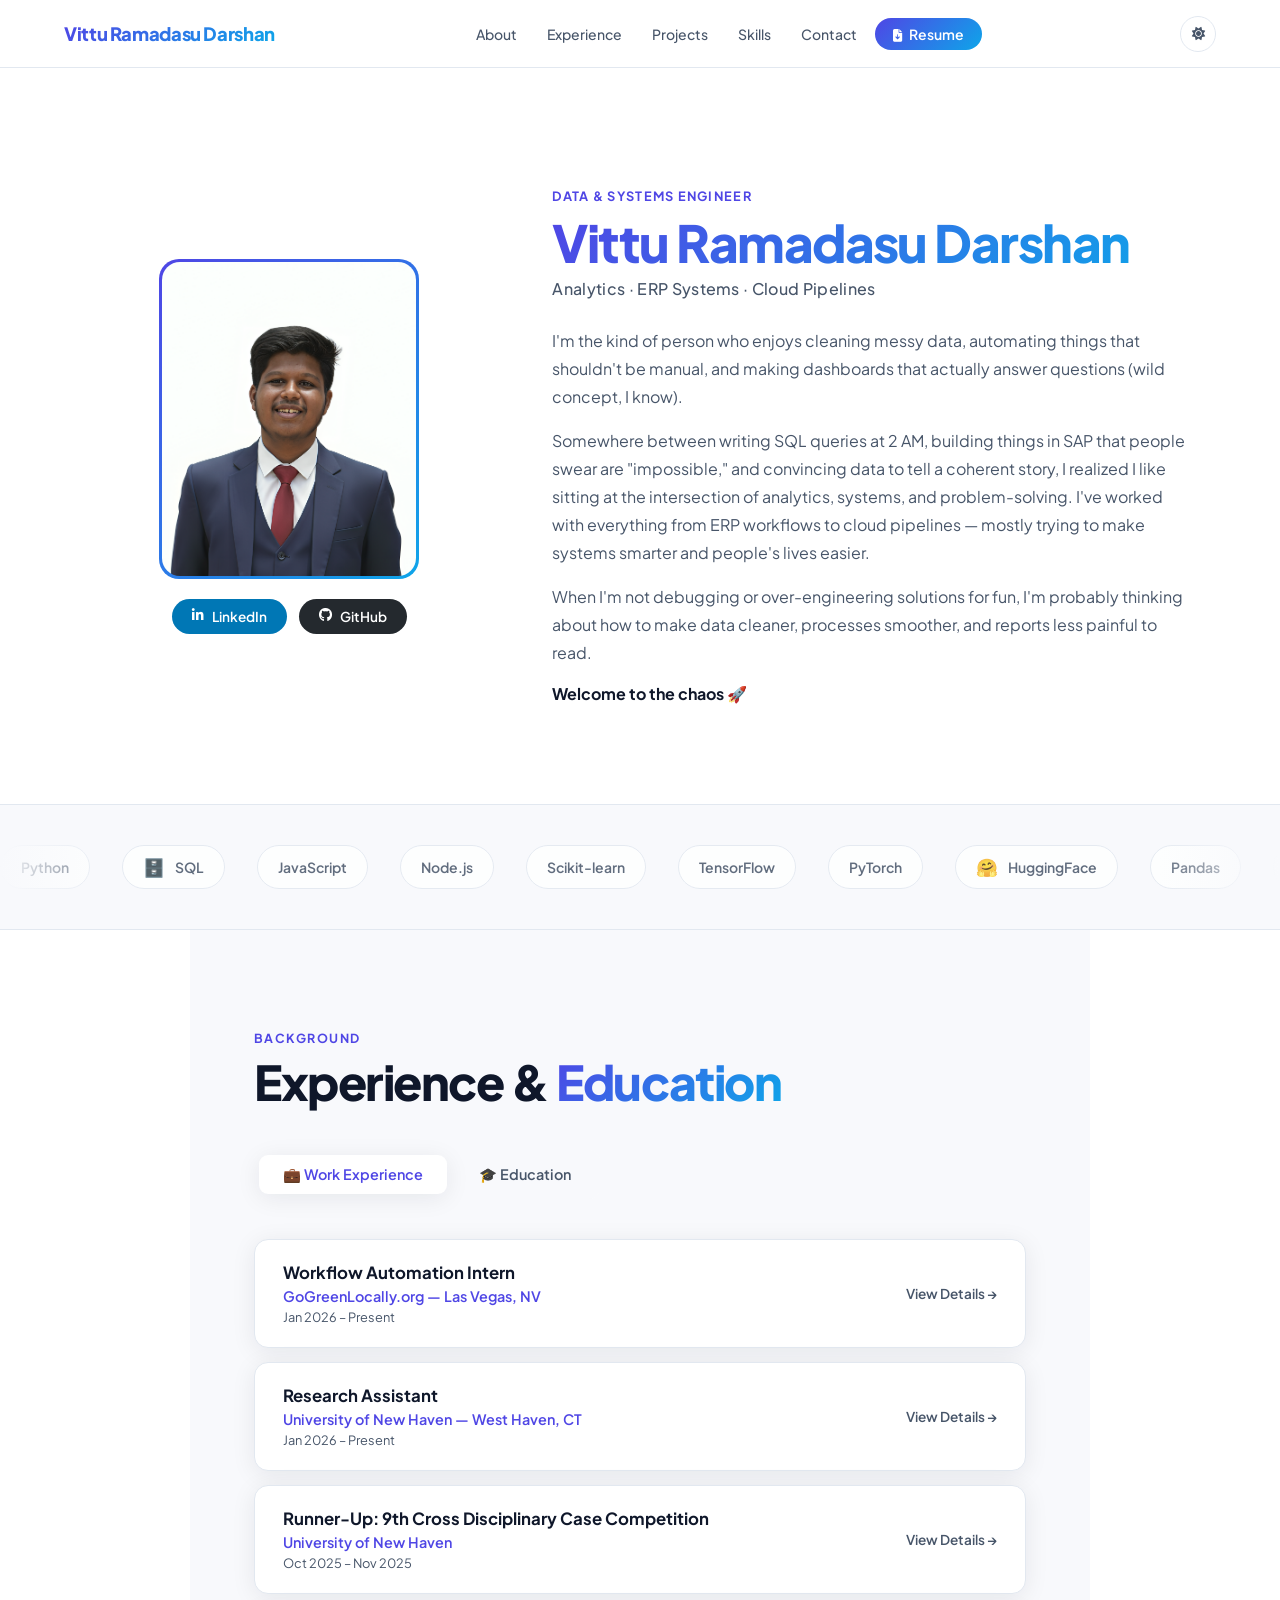
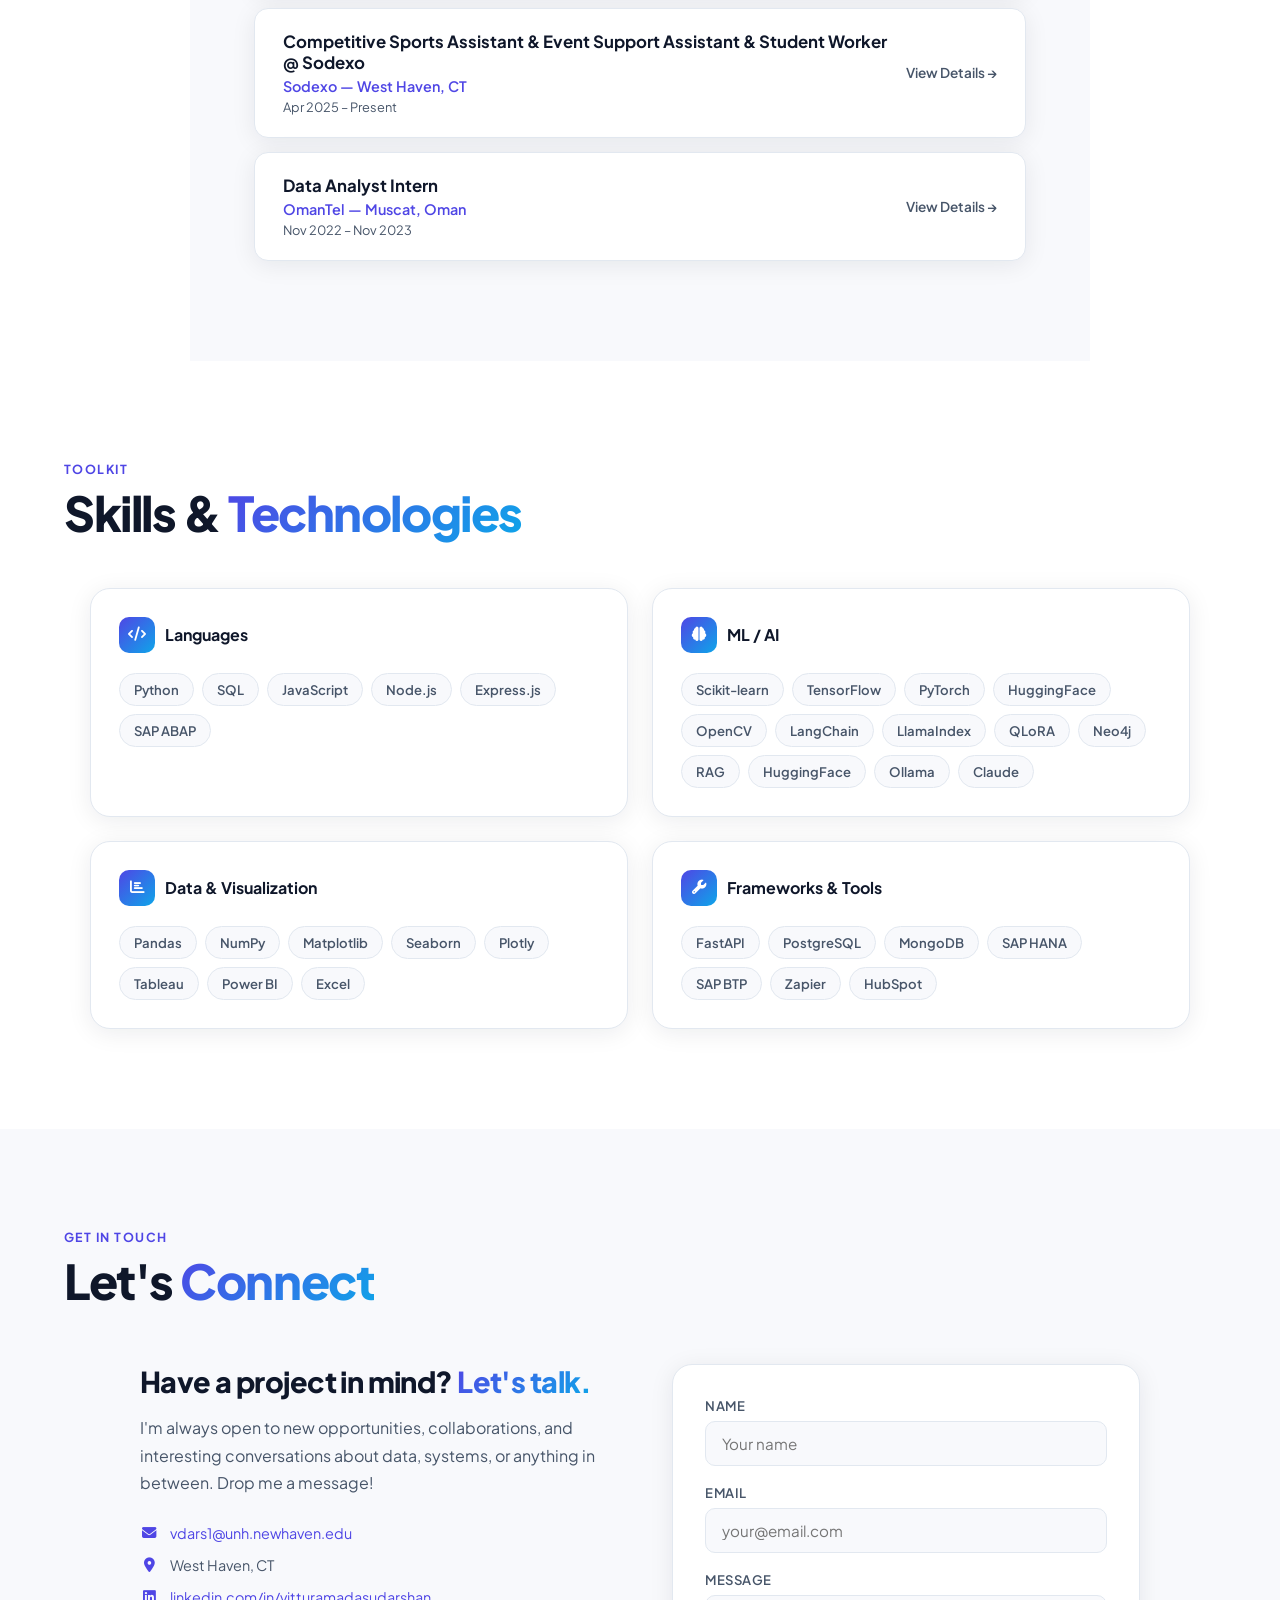
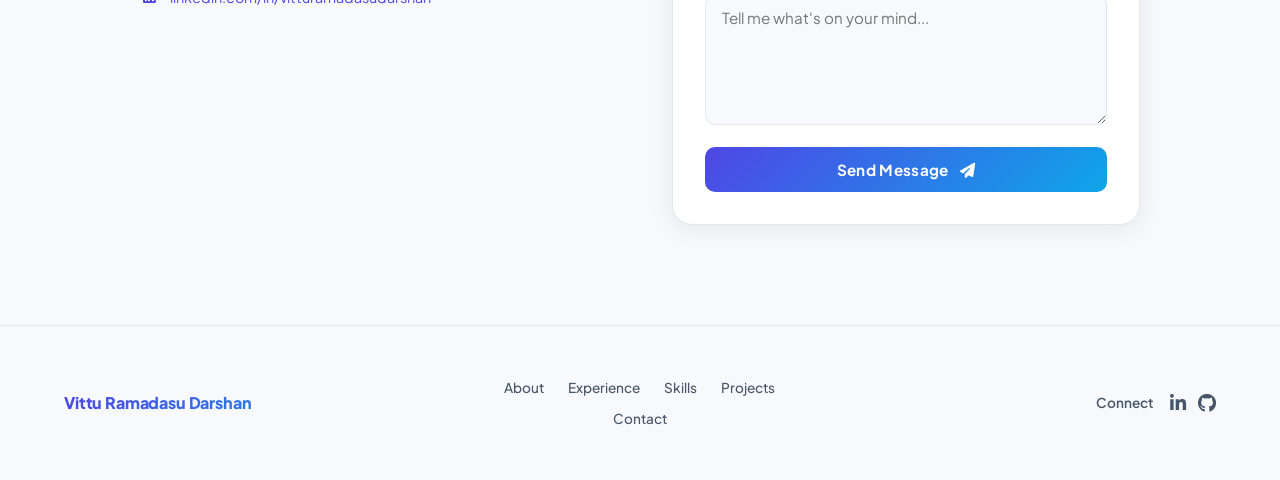
==== index.html @ a858521c "Update index.html" ====
<!DOCTYPE html>
<html lang="en" data-theme="light">

<head>
  <meta charset="UTF-8">
  <meta name="viewport" content="width=device-width, initial-scale=1.0">
  <title>Vittu Ramadasu Darshan — Data & Systems Engineer</title>
  <link rel="preconnect" href="https://fonts.googleapis.com">
  <link rel="preconnect" href="https://fonts.gstatic.com" crossorigin>
  <link href="https://fonts.googleapis.com/css2?family=Plus+Jakarta+Sans:wght@400;500;600;700;800&display=swap"
    rel="stylesheet">
  <link rel="stylesheet" href="https://cdnjs.cloudflare.com/ajax/libs/font-awesome/6.5.0/css/all.min.css">
  <script src="https://cdn.jsdelivr.net/npm/@emailjs/browser@3/dist/email.min.js"></script>
  <style>
    :root {
      --bg: #ffffff;
      --bg-alt: #f8f9fc;
      --card-bg: #ffffff;
      --text-primary: #0f172a;
      --text-secondary: #475569;
      --accent: #4f46e5;
      --accent-2: #0ea5e9;
      --border: #e2e8f0;
      --shadow: 0 4px 24px rgba(15, 23, 42, 0.08);
      --shadow-lg: 0 8px 40px rgba(15, 23, 42, 0.12);
      --transition: 0.35s cubic-bezier(.4, 0, .2, 1);
    }

    [data-theme="dark"] {
      --bg: #0a0f1e;
      --bg-alt: #0d1424;
      --card-bg: #111827;
      --text-primary: #f1f5f9;
      --text-secondary: #94a3b8;
      --border: #1e293b;
      --shadow: 0 4px 24px rgba(0, 0, 0, 0.4);
      --shadow-lg: 0 8px 40px rgba(0, 0, 0, 0.5);
    }

    *,
    *::before,
    *::after {
      box-sizing: border-box;
      margin: 0;
      padding: 0;
    }

    html {
      scroll-behavior: smooth;
    }

    body {
      font-family: 'Plus Jakarta Sans', sans-serif;
      background: var(--bg);
      color: var(--text-primary);
      transition: background var(--transition), color var(--transition);
      overflow-x: hidden;
    }

    /* ── HEADER ── */
    header {
      position: fixed;
      top: 0;
      left: 0;
      right: 0;
      z-index: 1000;
      display: flex;
      align-items: center;
      justify-content: space-between;
      padding: 0 5%;
      height: 68px;
      background: rgba(255, 255, 255, 0.85);
      backdrop-filter: blur(16px);
      border-bottom: 1px solid var(--border);
      transition: background var(--transition), border-color var(--transition);
    }

    [data-theme="dark"] header {
      background: rgba(10, 15, 30, 0.88);
    }

    .logo {
      font-weight: 800;
      font-size: 1.15rem;
      letter-spacing: -0.02em;
      background: linear-gradient(135deg, var(--accent), var(--accent-2));
      -webkit-background-clip: text;
      -webkit-text-fill-color: transparent;
      text-decoration: none;
      white-space: nowrap;
    }

    nav {
      display: flex;
      align-items: center;
      gap: 6px;
    }

    nav a {
      color: var(--text-secondary);
      text-decoration: none;
      font-size: 0.875rem;
      font-weight: 500;
      padding: 6px 12px;
      border-radius: 6px;
      transition: color 0.2s, background 0.2s;
    }

    nav a:hover {
      color: var(--accent);
      background: rgba(79, 70, 229, 0.07);
    }

    .nav-resume {
      background: linear-gradient(135deg, var(--accent), var(--accent-2));
      color: #fff !important;
      padding: 7px 18px !important;
      border-radius: 999px !important;
      font-weight: 600 !important;
    }

    .nav-resume:hover {
      opacity: 0.88;
      background: linear-gradient(135deg, var(--accent), var(--accent-2)) !important;
    }

    .theme-toggle {
      background: none;
      border: 1.5px solid var(--border);
      border-radius: 50%;
      width: 36px;
      height: 36px;
      cursor: pointer;
      display: flex;
      align-items: center;
      justify-content: center;
      color: var(--text-secondary);
      margin-left: 8px;
      transition: border-color 0.2s, color 0.2s, background 0.2s;
    }

    .theme-toggle:hover {
      border-color: var(--accent);
      color: var(--accent);
    }

    .hamburger {
      display: none;
      background: none;
      border: none;
      cursor: pointer;
      color: var(--text-primary);
      font-size: 1.4rem;
      padding: 4px;
    }

    .mobile-nav {
      display: none;
      position: fixed;
      top: 68px;
      left: 0;
      right: 0;
      background: var(--card-bg);
      border-bottom: 1px solid var(--border);
      padding: 16px 5%;
      flex-direction: column;
      gap: 4px;
      z-index: 999;
      box-shadow: var(--shadow);
    }

    .mobile-nav.open {
      display: flex;
    }

    .mobile-nav a {
      color: var(--text-secondary);
      text-decoration: none;
      font-size: 0.95rem;
      font-weight: 500;
      padding: 10px 14px;
      border-radius: 8px;
      transition: color 0.2s, background 0.2s;
    }

    .mobile-nav a:hover {
      color: var(--accent);
      background: rgba(79, 70, 229, 0.07);
    }

    /* ── MAIN CONTENT ── */
    main {
      padding-top: 68px;
    }

    section {
      padding: 100px 5%;
    }

    section:nth-child(even) {
      background: var(--bg-alt);
    }

    .section-label {
      font-size: 0.78rem;
      font-weight: 700;
      letter-spacing: 0.12em;
      text-transform: uppercase;
      color: var(--accent);
      margin-bottom: 8px;
    }

    .section-title {
      font-size: clamp(2rem, 4vw, 3rem);
      font-weight: 800;
      letter-spacing: -0.03em;
      line-height: 1.15;
    }

    .section-title span {
      background: linear-gradient(135deg, var(--accent), var(--accent-2));
      -webkit-background-clip: text;
      -webkit-text-fill-color: transparent;
    }

    /* ── ABOUT ── */
    #about {
      padding-top: 120px;
    }

    .about-grid {
      display: grid;
      grid-template-columns: 1fr 1.6fr;
      gap: 64px;
      align-items: center;
      max-width: 1100px;
      margin: 0 auto;
    }

    .photo-col {
      display: flex;
      flex-direction: column;
      align-items: center;
      gap: 20px;
    }

    .photo-frame {
      width: 260px;
      height: 320px;
      border-radius: 20px;
      background: linear-gradient(135deg, var(--accent), var(--accent-2));
      padding: 3px;
      position: relative;
      animation: borderPulse 3s ease-in-out infinite;
    }

    @keyframes borderPulse {

      0%,
      100% {
        box-shadow: 0 0 0 0 rgba(79, 70, 229, 0.3);
      }

      50% {
        box-shadow: 0 0 20px 6px rgba(79, 70, 229, 0.2);
      }
    }

    .photo-frame img,
    .photo-placeholder {
      width: 100%;
      height: 100%;
      border-radius: 18px;
      object-fit: cover;
      display: block;
      background: var(--bg-alt);
    }

    .photo-placeholder {
      display: flex;
      align-items: center;
      justify-content: center;
      font-size: 4rem;
      background: var(--bg-alt);
    }

    .social-btns {
      display: flex;
      gap: 12px;
    }

    .social-btn {
      display: flex;
      align-items: center;
      gap: 8px;
      padding: 9px 20px;
      border-radius: 999px;
      text-decoration: none;
      font-size: 0.85rem;
      font-weight: 600;
      transition: transform 0.2s, box-shadow 0.2s;
    }

    .social-btn:hover {
      transform: translateY(-2px);
      box-shadow: 0 6px 20px rgba(0, 0, 0, 0.15);
    }

    .btn-linkedin {
      background: #0077b5;
      color: #fff;
    }

    .btn-github {
      background: #24292e;
      color: #fff;
    }

    [data-theme="dark"] .btn-github {
      background: #30363d;
    }

    .eyebrow {
      font-size: 0.8rem;
      font-weight: 700;
      letter-spacing: 0.1em;
      text-transform: uppercase;
      color: var(--accent);
      margin-bottom: 10px;
    }

    .about-name {
      font-size: clamp(2.2rem, 4vw, 3.2rem);
      font-weight: 800;
      letter-spacing: -0.03em;
      line-height: 1.1;
      margin-bottom: 8px;
      background: linear-gradient(135deg, var(--accent), var(--accent-2));
      -webkit-background-clip: text;
      -webkit-text-fill-color: transparent;
    }

    .about-sub {
      font-size: 1rem;
      color: var(--text-secondary);
      font-weight: 500;
      margin-bottom: 28px;
      letter-spacing: 0.02em;
    }

    .about-bio {
      display: flex;
      flex-direction: column;
      gap: 16px;
    }

    .about-bio p {
      font-size: 1rem;
      line-height: 1.75;
      color: var(--text-secondary);
    }

    /* ── SKILLS TAPE ── */
    .tape-section {
      padding: 40px 0;
      overflow: hidden;
      position: relative;
      background: var(--bg-alt);
      border-top: 1px solid var(--border);
      border-bottom: 1px solid var(--border);
    }

    .tape-section::before,
    .tape-section::after {
      content: '';
      position: absolute;
      top: 0;
      bottom: 0;
      width: 120px;
      z-index: 2;
      pointer-events: none;
    }

    .tape-section::before {
      left: 0;
      background: linear-gradient(to right, var(--bg-alt), transparent);
    }

    .tape-section::after {
      right: 0;
      background: linear-gradient(to left, var(--bg-alt), transparent);
    }

    .tape-track {
      display: flex;
      gap: 32px;
      animation: scroll-tape 35s linear infinite;
      width: max-content;
    }

    @keyframes scroll-tape {
      from {
        transform: translateX(0);
      }

      to {
        transform: translateX(-50%);
      }
    }

    .tape-item {
      display: flex;
      align-items: center;
      gap: 10px;
      padding: 10px 20px;
      border-radius: 999px;
      background: var(--card-bg);
      border: 1px solid var(--border);
      color: var(--text-secondary);
      font-size: 0.875rem;
      font-weight: 600;
      white-space: nowrap;
      opacity: 0.85;
      transition: opacity 0.2s;
    }

    .tape-item:hover {
      opacity: 1;
    }

    .tape-item img {
      width: 20px;
      height: 20px;
      object-fit: contain;
    }

    .tape-item .emoji {
      font-size: 1.1rem;
    }

    /* ── EXPERIENCE ── */
    #experience {
      max-width: 900px;
      margin: 0 auto;
    }

    .tab-switcher {
      display: flex;
      gap: 8px;
      margin-bottom: 40px;
      background: var(--bg-alt);
      padding: 5px;
      border-radius: 12px;
      width: fit-content;
    }

    .tab-btn {
      padding: 10px 24px;
      border: none;
      border-radius: 9px;
      cursor: pointer;
      font-family: 'Plus Jakarta Sans', sans-serif;
      font-size: 0.9rem;
      font-weight: 600;
      background: transparent;
      color: var(--text-secondary);
      transition: all 0.25s;
    }

    .tab-btn.active {
      background: var(--card-bg);
      color: var(--accent);
      box-shadow: var(--shadow);
    }

    .tab-panel {
      display: none;
      flex-direction: column;
      gap: 14px;
    }

    .tab-panel.active {
      display: flex;
    }

    .exp-card {
      background: var(--card-bg);
      border: 1px solid var(--border);
      border-radius: 14px;
      padding: 22px 28px;
      display: flex;
      justify-content: space-between;
      align-items: center;
      cursor: pointer;
      transition: border-color 0.2s, box-shadow 0.2s, transform 0.2s;
      box-shadow: var(--shadow);
    }

    .exp-card:hover {
      border-color: var(--accent);
      box-shadow: var(--shadow-lg);
      transform: translateY(-2px);
    }

    .exp-card-left {
      flex: 1;
    }

    .exp-role {
      font-size: 1.05rem;
      font-weight: 700;
      margin-bottom: 4px;
    }

    .exp-org {
      font-size: 0.9rem;
      color: var(--accent);
      font-weight: 600;
    }

    .exp-date {
      font-size: 0.8rem;
      color: var(--text-secondary);
      margin-top: 4px;
    }

    .exp-arrow {
      color: var(--text-secondary);
      font-size: 0.85rem;
      font-weight: 600;
      white-space: nowrap;
      margin-left: 16px;
    }

    /* ── MODAL ── */
    .modal-overlay {
      display: none;
      position: fixed;
      inset: 0;
      z-index: 2000;
      background: rgba(0, 0, 0, 0.5);
      backdrop-filter: blur(4px);
      align-items: center;
      justify-content: center;
      padding: 20px;
    }

    .modal-overlay.open {
      display: flex;
    }

    .modal {
      background: var(--card-bg);
      border-radius: 20px;
      padding: 36px;
      max-width: 560px;
      width: 100%;
      box-shadow: var(--shadow-lg);
      border: 1px solid var(--border);
      position: relative;
      animation: modalIn 0.3s cubic-bezier(.4, 0, .2, 1);
    }

    @keyframes modalIn {
      from {
        opacity: 0;
        transform: scale(0.93) translateY(16px);
      }

      to {
        opacity: 1;
        transform: scale(1) translateY(0);
      }
    }

    .modal-close {
      position: absolute;
      top: 16px;
      right: 16px;
      background: var(--bg-alt);
      border: none;
      border-radius: 50%;
      width: 32px;
      height: 32px;
      cursor: pointer;
      display: flex;
      align-items: center;
      justify-content: center;
      color: var(--text-secondary);
      font-size: 1rem;
      transition: background 0.2s, color 0.2s;
    }

    .modal-close:hover {
      background: var(--border);
      color: var(--text-primary);
    }

    .modal-logo {
      font-size: 3rem;
      margin-bottom: 16px;
    }

    .modal-role {
      font-size: 1.3rem;
      font-weight: 800;
      margin-bottom: 4px;
    }

    .modal-org {
      color: var(--accent);
      font-weight: 600;
      margin-bottom: 4px;
    }

    .modal-date {
      color: var(--text-secondary);
      font-size: 0.85rem;
      margin-bottom: 20px;
    }

    .modal-bullets {
      list-style: none;
      display: flex;
      flex-direction: column;
      gap: 10px;
    }

    .modal-bullets li {
      display: flex;
      gap: 10px;
      color: var(--text-secondary);
      font-size: 0.95rem;
      line-height: 1.6;
    }

    .modal-bullets li::before {
      content: '▸';
      color: var(--accent);
      flex-shrink: 0;
      margin-top: 2px;
    }

    /* ── SKILLS GRID ── */
    #skills .section-header {
      margin-bottom: 48px;
    }

    .skills-panels {
      display: grid;
      grid-template-columns: 1fr 1fr;
      gap: 24px;
      max-width: 1100px;
      margin: 0 auto;
    }

    .skill-panel {
      background: var(--card-bg);
      border: 1px solid var(--border);
      border-radius: 20px;
      padding: 28px;
      box-shadow: var(--shadow);
      transition: border-color 0.25s, box-shadow 0.25s;
    }

    .skill-panel:hover {
      border-color: rgba(79, 70, 229, 0.3);
      box-shadow: var(--shadow-lg);
    }

    .panel-header {
      display: flex;
      align-items: center;
      gap: 10px;
      font-size: 1rem;
      font-weight: 700;
      margin-bottom: 20px;
      color: var(--text-primary);
    }

    .panel-icon {
      width: 36px;
      height: 36px;
      border-radius: 10px;
      background: linear-gradient(135deg, var(--accent), var(--accent-2));
      display: flex;
      align-items: center;
      justify-content: center;
      color: #fff;
      font-size: 0.9rem;
    }

    .chips {
      display: flex;
      flex-wrap: wrap;
      gap: 8px;
    }

    .chip {
      padding: 7px 14px;
      border-radius: 999px;
      background: var(--bg-alt);
      border: 1px solid var(--border);
      font-size: 0.82rem;
      font-weight: 600;
      color: var(--text-secondary);
      cursor: default;
      transition: all 0.25s;
    }

    .chip:hover {
      color: var(--accent);
      border-color: var(--accent);
      background: rgba(79, 70, 229, 0.08);
      box-shadow: 0 0 12px rgba(79, 70, 229, 0.25);
      transform: translateY(-1px);
    }

    /* ── CONTACT ── */
    .contact-grid {
      display: grid;
      grid-template-columns: 1fr 1fr;
      gap: 64px;
      align-items: start;
      max-width: 1000px;
      margin: 0 auto;
    }

    .contact-info h3 {
      font-size: 1.8rem;
      font-weight: 800;
      letter-spacing: -0.02em;
      margin-bottom: 16px;
      line-height: 1.2;
    }

    .contact-info h3 span {
      background: linear-gradient(135deg, var(--accent), var(--accent-2));
      -webkit-background-clip: text;
      -webkit-text-fill-color: transparent;
    }

    .contact-info p {
      color: var(--text-secondary);
      line-height: 1.7;
      margin-bottom: 28px;
    }

    .contact-item {
      display: flex;
      align-items: center;
      gap: 12px;
      margin-bottom: 14px;
      color: var(--text-secondary);
      font-size: 0.9rem;
    }

    .contact-item i {
      color: var(--accent);
      width: 18px;
      text-align: center;
    }

    .contact-item a {
      color: var(--accent);
      text-decoration: none;
    }

    .contact-item a:hover {
      text-decoration: underline;
    }

    .contact-form-card {
      background: var(--card-bg);
      border: 1px solid var(--border);
      border-radius: 20px;
      padding: 32px;
      box-shadow: var(--shadow);
    }

    .form-group {
      margin-bottom: 18px;
    }

    .form-group label {
      display: block;
      font-size: 0.82rem;
      font-weight: 600;
      color: var(--text-secondary);
      margin-bottom: 7px;
      letter-spacing: 0.04em;
      text-transform: uppercase;
    }

    .form-group input,
    .form-group textarea {
      width: 100%;
      padding: 12px 16px;
      background: var(--bg-alt);
      border: 1.5px solid var(--border);
      border-radius: 10px;
      font-family: 'Plus Jakarta Sans', sans-serif;
      font-size: 0.95rem;
      color: var(--text-primary);
      outline: none;
      transition: border-color 0.2s, box-shadow 0.2s;
    }

    .form-group input:focus,
    .form-group textarea:focus {
      border-color: var(--accent);
      box-shadow: 0 0 0 3px rgba(79, 70, 229, 0.12);
    }

    .form-group textarea {
      resize: vertical;
      min-height: 130px;
    }

    .btn-submit {
      width: 100%;
      padding: 13px;
      border: none;
      background: linear-gradient(135deg, var(--accent), var(--accent-2));
      color: #fff;
      font-family: 'Plus Jakarta Sans', sans-serif;
      font-size: 0.95rem;
      font-weight: 700;
      border-radius: 10px;
      cursor: pointer;
      transition: opacity 0.2s, transform 0.2s;
      letter-spacing: 0.02em;
    }

    .btn-submit:hover {
      opacity: 0.88;
      transform: translateY(-1px);
    }

    .toast {
      position: fixed;
      bottom: 28px;
      right: 28px;
      z-index: 3000;
      padding: 14px 24px;
      border-radius: 12px;
      font-size: 0.9rem;
      font-weight: 600;
      color: #fff;
      box-shadow: var(--shadow-lg);
      transform: translateY(80px);
      opacity: 0;
      transition: transform 0.35s cubic-bezier(.4, 0, .2, 1), opacity 0.35s;
      pointer-events: none;
    }

    .toast.show {
      transform: translateY(0);
      opacity: 1;
    }

    .toast.success {
      background: #22c55e;
    }

    .toast.error {
      background: #ef4444;
    }

    /* ── FOOTER ── */
    footer {
      background: var(--bg-alt);
      border-top: 1px solid var(--border);
      padding: 48px 5%;
      display: grid;
      grid-template-columns: 1fr 1fr 1fr;
      gap: 32px;
      align-items: center;
    }

    .footer-brand {
      font-weight: 800;
      font-size: 1rem;
      letter-spacing: -0.01em;
      background: linear-gradient(135deg, var(--accent), var(--accent-2));
      -webkit-background-clip: text;
      -webkit-text-fill-color: transparent;
    }

    .footer-nav {
      display: flex;
      flex-wrap: wrap;
      gap: 4px;
      justify-content: center;
    }

    .footer-nav a {
      color: var(--text-secondary);
      text-decoration: none;
      font-size: 0.85rem;
      font-weight: 500;
      padding: 5px 10px;
      border-radius: 6px;
      transition: color 0.2s;
    }

    .footer-nav a:hover {
      color: var(--accent);
    }

    .footer-social {
      display: flex;
      gap: 12px;
      justify-content: flex-end;
    }

    .footer-social a {
      color: var(--text-secondary);
      font-size: 1.15rem;
      transition: color 0.2s, transform 0.2s;
      text-decoration: none;
    }

    .footer-social a:hover {
      color: var(--accent);
      transform: translateY(-2px);
    }

    .footer-bottom {
      grid-column: 1/-1;
      text-align: center;
      font-size: 0.78rem;
      color: var(--text-secondary);
      padding-top: 24px;
      border-top: 1px solid var(--border);
      margin-top: 8px;
    }

    /* ── ANIMATIONS ── */
    .fade-up {
      opacity: 0;
      transform: translateY(30px);
      transition: opacity 0.7s cubic-bezier(.4, 0, .2, 1), transform 0.7s cubic-bezier(.4, 0, .2, 1);
    }

    .fade-up.visible {
      opacity: 1;
      transform: translateY(0);
    }

    /* ── RESPONSIVE ── */
    @media (max-width: 900px) {
      .about-grid {
        grid-template-columns: 1fr;
        text-align: center;
        gap: 40px;
      }

      .photo-col {
        align-items: center;
      }

      .contact-grid {
        grid-template-columns: 1fr;
        gap: 40px;
      }

      .skills-panels {
        grid-template-columns: 1fr;
      }

      footer {
        grid-template-columns: 1fr;
        text-align: center;
      }

      .footer-nav {
        justify-content: center;
      }

      .footer-social {
        justify-content: center;
      }
    }

    @media (max-width: 768px) {
      nav {
        display: none;
      }

      .hamburger {
        display: block;
      }

      section {
        padding: 70px 5%;
      }

      .tab-switcher {
        width: 100%;
      }

      .tab-btn {
        flex: 1;
        text-align: center;
      }
    }

    @media (max-width: 480px) {
      .section-title {
        font-size: 1.8rem;
      }

      .about-name {
        font-size: 1.8rem;
      }

      .photo-frame {
        width: 200px;
        height: 250px;
      }

      .exp-card {
        padding: 16px 18px;
      }
    }
  </style>
</head>

<body>

  <!-- HEADER -->
  <header>
    <a href="index.html" class="logo">Vittu Ramadasu Darshan</a>
    <nav>
      <a href="#about">About</a>
      <a href="#experience">Experience</a>
      <a href="projects.html">Projects</a>
      <a href="#skills">Skills</a>
      <a href="#contact">Contact</a>
      <!-- REPLACE: Update href to your resume PDF link -->
      <a href="https://drive.google.com/file/d/1InjKmHiTsOkvUe1UVuPldtDoSCEF8P9N/view?usp=sharing" class="nav-resume"><i class="fa-solid fa-file-arrow-down"
          style="margin-right:6px;font-size:.8rem"></i>Resume</a>
    </nav>
    <button class="theme-toggle" id="themeToggle" aria-label="Toggle theme">
      <i class="fa-solid fa-sun" id="themeIcon"></i>
    </button>
    <button class="hamburger" id="hamburgerBtn" aria-label="Menu">
      <i class="fa-solid fa-bars"></i>
    </button>
  </header>

  <!-- MOBILE NAV -->
  <div class="mobile-nav" id="mobileNav">
    <a href="#about">About</a>
    <a href="#experience">Experience</a>
    <a href="#skills">Skills</a>
    <a href="#contact">Contact</a>
    <a href="projects.html">Projects</a>
    <!-- REPLACE: Update href to your resume PDF link -->
    <a href="https://drive.google.com/file/d/1InjKmHiTsOkvUe1UVuPldtDoSCEF8P9N/view?usp=sharing">Resume</a>
  </div>

  <main>

    <!-- ABOUT -->
    <section id="about">
      <div class="about-grid">
        <div class="photo-col fade-up">
          <div class="photo-frame">
            <!-- REPLACE: Add your actual portrait image -->
            <img src="images\about.png" alt="Vittu Ramadasu Darshan">
          </div>
          <div class="social-btns">
            <!-- REPLACE: Update LinkedIn URL to your actual profile -->
            <a href="https://linkedin.com/in/vitturamadasudarshan" target="_blank" class="social-btn btn-linkedin">
              <i class="fa-brands fa-linkedin-in"></i> LinkedIn
            </a>
            <a href="https://github.com/vtooooooo" target="_blank" class="social-btn btn-github">
              <i class="fa-brands fa-github"></i> GitHub
            </a>
          </div>
        </div>
        <div class="about-text fade-up" style="transition-delay:0.15s">
          <div class="eyebrow">Data & Systems Engineer</div>
          <h1 class="about-name">Vittu Ramadasu Darshan</h1>
          <div class="about-sub">Analytics · ERP Systems · Cloud Pipelines</div>
          <div class="about-bio">
            <p>I'm the kind of person who enjoys cleaning messy data, automating things that shouldn't be manual, and
              making dashboards that actually answer questions (wild concept, I know).</p>
            <p>Somewhere between writing SQL queries at 2 AM, building things in SAP that people swear are "impossible,"
              and convincing data to tell a coherent story, I realized I like sitting at the intersection of analytics,
              systems, and problem-solving. I've worked with everything from ERP workflows to cloud pipelines — mostly
              trying to make systems smarter and people's lives easier.</p>
            <p>When I'm not debugging or over-engineering solutions for fun, I'm probably thinking about how to make
              data cleaner, processes smoother, and reports less painful to read.</p>
            <h4>Welcome to the chaos 🚀</h4>
          </div>
        </div>
      </div>
    </section>

    <!-- SKILLS TAPE -->
    <div class="tape-section">
      <div class="tape-track" id="tapeTrack"></div>
    </div>

    <!-- EXPERIENCE -->
    <section id="experience" style="background: var(--bg-alt);">
      <div class="section-label fade-up">Background</div>
      <h2 class="section-title fade-up" style="margin-bottom:40px">Experience & <span>Education</span></h2>
      <div style="max-width:860px;margin:0 auto">
        <div class="tab-switcher fade-up">
          <button class="tab-btn active" data-tab="work">💼 Work Experience</button>
          <button class="tab-btn" data-tab="edu">🎓 Education</button>
        </div>

        <!-- WORK -->
        <div class="tab-panel active" id="tab-work">
          <div class="exp-card fade-up" onclick="openModal('work0')">
            <div class="exp-card-left">
              <div class="exp-role">Workflow Automation Intern</div>
              <div class="exp-org">GoGreenLocally.org — Las Vegas, NV</div>
              <div class="exp-date">Jan 2026 – Present</div>
            </div>
            <div class="exp-arrow">View Details →</div>
          </div>
          <div class="exp-card fade-up" onclick="openModal('work1')">
            <div class="exp-card-left">
              <div class="exp-role">Research Assistant</div>
              <div class="exp-org">University of New Haven — West Haven, CT</div>
              <div class="exp-date">Jan 2026 – Present</div>
            </div>
            <div class="exp-arrow">View Details →</div>
          </div>
          <div class="exp-card fade-up" onclick="openModal('work4')">
            <div class="exp-card-left">
              <div class="exp-role">Runner-Up: 9th Cross Disciplinary Case Competition</div>
              <div class="exp-org">University of New Haven</div>
              <div class="exp-date">Oct 2025 – Nov 2025</div>
            </div>
            <div class="exp-arrow">View Details →</div>
          </div>
          <div class="exp-card fade-up" onclick="openModal('work2')">
            <div class="exp-card-left">
              <div class="exp-role">Competitive Sports Assistant & Event Support Assistant & Student Worker @ Sodexo
              </div>
              <div class="exp-org">Sodexo — West Haven, CT</div>
              <div class="exp-date">Apr 2025 – Present</div>
            </div>
            <div class="exp-arrow">View Details →</div>
          </div>
          <div class="exp-card fade-up" onclick="openModal('work6')">
            <div class="exp-card-left">
              <div class="exp-role">Data Analyst Intern</div>
              <div class="exp-org">OmanTel — Muscat, Oman</div>
              <div class="exp-date">Nov 2022 – Nov 2023</div>
            </div>
            <div class="exp-arrow">View Details →</div>
          </div>
        </div>

        <!-- EDUCATION -->
        <div class="tab-panel" id="tab-edu">
          <div class="exp-card fade-up" onclick="openModal('edu0')">
            <div class="exp-card-left">
              <div class="exp-role">MS in Data Science</div>
              <div class="exp-org">University of New Haven — West Haven, CT</div>
              <!-- REPLACE: Add your actual GPA -->
              <div class="exp-date">2024 – Present · GPA: [placeholder]</div>
            </div>
            <div class="exp-arrow">View Details →</div>
          </div>
          <div class="exp-card fade-up" onclick="openModal('edu1')">
            <div class="exp-card-left">
              <div class="exp-role">B.Tech in AI & Data Science</div>
              <div class="exp-org">Visvesvaraya Technological University — Karnataka, India</div>
              <!-- REPLACE: Add your actual GPA -->
              <div class="exp-date">2020 – 2024 · GPA: [placeholder]</div>
            </div>
            <div class="exp-arrow">View Details →</div>
          </div>
          <div class="exp-card fade-up" onclick="openModal('edu2')">
            <div class="exp-card-left">
              <div class="exp-role">Indian School Certificate</div>
              <div class="exp-org">Bishop Cotton Boys' School — Karnataka, India</div>
              <div class="exp-date">2018 – 2020</div>
            </div>
            <div class="exp-arrow">View Details →</div>
          </div>
        </div>
      </div>
    </section>

    <!-- MODAL -->
    <div class="modal-overlay" id="modalOverlay" onclick="closeModalOnBg(event)">
      <div class="modal" id="modal">
        <button class="modal-close" onclick="closeModal()"><i class="fa-solid fa-xmark"></i></button>
        <div class="modal-logo" id="modalLogo"></div>
        <div class="modal-role" id="modalRole"></div>
        <div class="modal-org" id="modalOrg"></div>
        <div class="modal-date" id="modalDate"></div>
        <ul class="modal-bullets" id="modalBullets"></ul>
      </div>
    </div>

    <!-- SKILLS -->
    <section id="skills">
      <div class="section-label fade-up">Toolkit</div>
      <h2 class="section-title fade-up" style="margin-bottom:48px">Skills & <span>Technologies</span></h2>
      <div class="skills-panels">
        <div class="skill-panel fade-up">
          <div class="panel-header">
            <div class="panel-icon"><i class="fa-solid fa-code"></i></div>
            Languages
          </div>
          <div class="chips">
            <span class="chip">Python</span><span class="chip">SQL</span>
            <span class="chip">JavaScript</span><span class="chip">Node.js</span>
            <span class="chip">Express.js</span><span class="chip">SAP ABAP</span>
          </div>
        </div>
        <div class="skill-panel fade-up" style="transition-delay:0.1s">
          <div class="panel-header">
            <div class="panel-icon"><i class="fa-solid fa-brain"></i></div>
            ML / AI
          </div>
          <div class="chips">
            <span class="chip">Scikit-learn</span><span class="chip">TensorFlow</span>
            <span class="chip">PyTorch</span><span class="chip">HuggingFace</span>
            <span class="chip">OpenCV</span><span class="chip">LangChain</span>
            <span class="chip">LlamaIndex</span><span class="chip">QLoRA</span>
            <span class="chip">Neo4j</span><span class="chip">RAG</span>
            <span class="chip">HuggingFace</span><span class="chip">Ollama</span>
            <span class="chip">Claude</span>
          </div>
        </div>
        <div class="skill-panel fade-up" style="transition-delay:0.2s">
          <div class="panel-header">
            <div class="panel-icon"><i class="fa-solid fa-chart-bar"></i></div>
            Data & Visualization
          </div>
          <div class="chips">
            <span class="chip">Pandas</span><span class="chip">NumPy</span>
            <span class="chip">Matplotlib</span><span class="chip">Seaborn</span>
            <span class="chip">Plotly</span><span class="chip">Tableau</span>
            <span class="chip">Power BI</span><span class="chip">Excel</span>
          </div>
        </div>
        <div class="skill-panel fade-up" style="transition-delay:0.3s">
          <div class="panel-header">
            <div class="panel-icon"><i class="fa-solid fa-wrench"></i></div>
            Frameworks & Tools
          </div>
          <div class="chips">
            <span class="chip">FastAPI</span>
            <span class="chip">PostgreSQL</span><span class="chip">MongoDB</span>
            <span class="chip">SAP HANA</span><span class="chip">SAP BTP</span>
            <span class="chip">Zapier</span><span class="chip">HubSpot</span>
          </div>
        </div>
      </div>
    </section>

    <!-- CONTACT -->
    <section id="contact" style="background: var(--bg-alt);">
      <div class="section-label fade-up">Get In Touch</div>
      <h2 class="section-title fade-up" style="margin-bottom:56px">Let's <span>Connect</span></h2>
      <div class="contact-grid">
        <div class="contact-info fade-up">
          <h3>Have a project in mind? <span>Let's talk.</span></h3>
          <p>I'm always open to new opportunities, collaborations, and interesting conversations about data, systems, or
            anything in between. Drop me a message!</p>
          <!-- REPLACE: Replace with your actual email -->
          <div class="contact-item"><i class="fa-solid fa-envelope"></i> <a
              href="mailto:vdars1@unh.newhaven.edu">vdars1@unh.newhaven.edu</a></div>
          <div class="contact-item"><i class="fa-solid fa-location-dot"></i> West Haven, CT</div>
          <!-- REPLACE: Replace with your actual LinkedIn username -->
          <div class="contact-item"><i class="fa-brands fa-linkedin"></i> <a
              href="https://linkedin.com/in/vitturamadasudarshan"
              target="_blank">linkedin.com/in/vitturamadasudarshan</a></div>
        </div>
        <div class="fade-up" style="transition-delay:0.15s">
          <div class="contact-form-card">
            <form id="contactForm">
              <div class="form-group">
                <label for="cfName">Name</label>
                <input type="text" id="cfName" name="name" placeholder="Your name" required>
              </div>
              <div class="form-group">
                <label for="cfEmail">Email</label>
                <input type="email" id="cfEmail" name="email" placeholder="your@email.com" required>
              </div>
              <div class="form-group">
                <label for="cfMsg">Message</label>
                <textarea id="cfMsg" name="message" placeholder="Tell me what's on your mind..." required></textarea>
              </div>
              <button type="submit" class="btn-submit">Send Message <i class="fa-solid fa-paper-plane"
                  style="margin-left:8px"></i></button>
            </form>
          </div>
        </div>
      </div>
    </section>

    <!-- TOAST -->
    <div class="toast" id="toast"></div>

  </main>

  <!-- FOOTER -->
  <footer>
    <div class="footer-brand">Vittu Ramadasu Darshan</div>
    <nav class="footer-nav">
      <a href="#about">About</a>
      <a href="#experience">Experience</a>
      <a href="#skills">Skills</a>
      <a href="projects.html">Projects</a>
      <a href="#contact">Contact</a>
    </nav>
    <div class="footer-social">
      <span
        style="color:var(--text-secondary);font-size:.85rem;font-weight:600;align-self:center;margin-right:4px">Connect</span>
      <!-- REPLACE: Update LinkedIn URL -->
      <a href="https://linkedin.com/in/vitturamadasudarshan" target="_blank" aria-label="LinkedIn"><i
          class="fa-brands fa-linkedin-in"></i></a>
      <a href="https://github.com/vtooooooo" target="_blank" aria-label="GitHub"><i class="fa-brands fa-github"></i></a>
    </div>
  </footer>

  <script>
    // ── THEME ──
    const html = document.documentElement;
    const themeToggle = document.getElementById('themeToggle');
    const themeIcon = document.getElementById('themeIcon');
    const savedTheme = localStorage.getItem('theme') || 'light';
    html.setAttribute('data-theme', savedTheme);
    updateIcon(savedTheme);

    themeToggle.addEventListener('click', () => {
      const current = html.getAttribute('data-theme');
      const next = current === 'light' ? 'dark' : 'light';
      html.setAttribute('data-theme', next);
      localStorage.setItem('theme', next);
      updateIcon(next);
    });

    function updateIcon(theme) {
      themeIcon.className = theme === 'dark' ? 'fa-solid fa-moon' : 'fa-solid fa-sun';
    }

    // ── HAMBURGER ──
    const hamburgerBtn = document.getElementById('hamburgerBtn');
    const mobileNav = document.getElementById('mobileNav');
    hamburgerBtn.addEventListener('click', () => {
      mobileNav.classList.toggle('open');
    });
    mobileNav.querySelectorAll('a').forEach(a => {
      a.addEventListener('click', () => mobileNav.classList.remove('open'));
    });

    // ── SKILLS TAPE ──
    const skills = [
      { name: 'Python', icon: 'https://cdn.jsdelivr.net/gh/devicons/devicon@latest/icons/python/python-original.svg' },
      { name: 'SQL', emoji: '🗄️' },
      { name: 'JavaScript', icon: 'https://cdn.jsdelivr.net/gh/devicons/devicon@latest/icons/javascript/javascript-original.svg' },
      { name: 'Node.js', icon: 'https://cdn.jsdelivr.net/gh/devicons/devicon@latest/icons/nodejs/nodejs-original.svg' },
      { name: 'Scikit-learn', icon: 'https://cdn.jsdelivr.net/gh/devicons/devicon@latest/icons/scikitlearn/scikitlearn-original.svg' },
      { name: 'TensorFlow', icon: 'https://cdn.jsdelivr.net/gh/devicons/devicon@latest/icons/tensorflow/tensorflow-original.svg' },
      { name: 'PyTorch', icon: 'https://cdn.jsdelivr.net/gh/devicons/devicon@latest/icons/pytorch/pytorch-original.svg' },
      { name: 'HuggingFace', emoji: '🤗' },
      { name: 'Pandas', icon: 'https://cdn.jsdelivr.net/gh/devicons/devicon@latest/icons/pandas/pandas-original.svg' },
      { name: 'NumPy', icon: 'https://cdn.jsdelivr.net/gh/devicons/devicon@latest/icons/numpy/numpy-original.svg' },
      { name: 'Tableau', emoji: '📊' },
      { name: 'Power BI', emoji: '📈' },
      { name: 'Plotly', emoji: '📉' },
      { name: 'Flask', icon: 'https://cdn.jsdelivr.net/gh/devicons/devicon@latest/icons/flask/flask-original.svg' },
      { name: 'FastAPI', icon: 'https://cdn.jsdelivr.net/gh/devicons/devicon@latest/icons/fastapi/fastapi-original.svg' },
      { name: 'Streamlit', emoji: '🎈' },
      { name: 'Docker', icon: 'https://cdn.jsdelivr.net/gh/devicons/devicon@latest/icons/docker/docker-original.svg' },
      { name: 'Git', icon: 'https://cdn.jsdelivr.net/gh/devicons/devicon@latest/icons/git/git-original.svg' },
      { name: 'PostgreSQL', icon: 'https://cdn.jsdelivr.net/gh/devicons/devicon@latest/icons/postgresql/postgresql-original.svg' },
      { name: 'MongoDB', icon: 'https://cdn.jsdelivr.net/gh/devicons/devicon@latest/icons/mongodb/mongodb-original.svg' },
      { name: 'SAP ABAP', icon: 'https://s.yimg.com/zb/imgv1/6e8c6d39-2d7c-3571-9ded-009ced31f439/t_500x300' },
      { name: 'S4 HANA', icon: 'https://s.yimg.com/zb/imgv1/6e8c6d39-2d7c-3571-9ded-009ced31f439/t_500x300' },
      { name: 'SAP BTP', icon: 'https://s.yimg.com/zb/imgv1/6e8c6d39-2d7c-3571-9ded-009ced31f439/t_500x300' },
      { name: 'SAP CAPM', icon: 'https://s.yimg.com/zb/imgv1/6e8c6d39-2d7c-3571-9ded-009ced31f439/t_500x300' },
      { name: 'SAP Fiori', icon: 'https://s.yimg.com/zb/imgv1/6e8c6d39-2d7c-3571-9ded-009ced31f439/t_500x300' }

    ];
    function createItem(s) {
      const el = document.createElement('div');
      el.className = 'tape-item';
      if (s.icon) el.innerHTML = `<img src="${s.icon}" alt="${s.name}" onerror="this.style.display='none'"><span>${s.name}</span>`;
      else el.innerHTML = `<span class="emoji">${s.emoji}</span><span>${s.name}</span>`;
      return el;
    }
    const track = document.getElementById('tapeTrack');
    [...skills, ...skills].forEach(s => track.appendChild(createItem(s)));

    // ── TABS ──
    document.querySelectorAll('.tab-btn').forEach(btn => {
      btn.addEventListener('click', () => {
        document.querySelectorAll('.tab-btn').forEach(b => b.classList.remove('active'));
        document.querySelectorAll('.tab-panel').forEach(p => p.classList.remove('active'));
        btn.classList.add('active');
        document.getElementById('tab-' + btn.dataset.tab).classList.add('active');
      });
    });

    // ── MODAL DATA ──
    const modalData = {
      work0: {
        logo: '🌿', role: 'Workflow Automation Intern', org: 'GoGreenLocally.org', date: 'Jan 2026 – Present · Las Vegas, NV',
        bullets: [
          'Supported IT and technical support operations by developing and maintaining workflow automation and data pipelines, troubleshooting data and system issues, validating multi - source community datasets across 60 + local hubs, and improving operational efficiency and analytics - enabled digital platforms.',
        ]
      },
      work1: {
        logo: '🔬', role: 'Research Assistant', org: 'University of New Haven', date: 'Jan 2026 – Present · West Haven, CT',
        bullets: [
          'Contribute to MarketMindz, a data analytics project analyzing university marketing performance across LinkedIn, Google, and Meta; responsible for validating models on MS in AI recruitment data, leading AWS deployment, and co- authoring a research paper for conference publication.',
        ]
      },
      work2: {
        logo: '⚽🎪🍽️', role: 'Competitive Sports Assistant & Event Support Assistant & Student Worker @ Sodexo', org: 'University of New Haven', date: 'Apr 2025 – Present · West Haven, CT',
        bullets: [
          // REPLACE: Add real bullet points for this role
          'Supported general administrative and project activities within technology-enabled environments, troubleshooting internal systems and maintaining accurate records and files in a paperless environment demonstrating personal accountability by working independently to ensure data integrity and documentation for workforce planning.',
          'Managed high-volume food service operations serving 300+ customers per shift while maintaining strict food safety and service quality standards, and coordinated inventory management and cash reconciliation processes to ensure zero discrepancies in daily financial close-outs.',
          'Coordinated floor setup logistics for university-scale events hosting 200+ attendees, executing operational plans within strict 2-hour setup windows and adapting workflows in real time to accommodate last-minute layout changes while maintaining zero disruptions across 15+ events.'
        ]
      },
      work3: {
        logo: '', role: 'Event Support Assistant', org: 'University of New Haven', date: 'Nov 2025 – Present · West Haven, CT',
        bullets: [
          // REPLACE: Add real bullet points for this role
          '',
        ]
      },
      work4: {
        logo: '🏆', role: 'Runner-Up: 9th Cross Disciplinary Case Competition', org: 'University of New Haven', date: 'Oct 2025 – Nov 2025',
        bullets: [
          // REPLACE: Add details about the case competition
          'Led a cross-functional team through business case analysis, needs assessment, and requirement gathering, defining business requirements while applying structured project management and stakeholder management practices and managing project timelines.',
        ]
      },
      work5: {
        logo: '', role: 'Competitive Sports Assistant', org: 'University of New Haven', date: 'Apr 2025 – Present · West Haven, CT',
        bullets: [
          // REPLACE: Add real bullet points for this role
          'Supported general administrative and project activities within technology-enabled environments, troubleshooting internal systems and maintaining accurate records and files in a paperless environment demonstrating personal accountability by working independently to ensure data integrity and documentation for workforce planning.',
        ]
      },
      work6: {
        logo: '📡', role: 'Data Analyst Intern', org: 'OmanTel', date: 'Nov 2022 – Nov 2023 · Muscat, Oman',
        bullets: [
          // REPLACE: Add real bullet points for this role
          'Designed 8+ interactive Power BI dashboards and automated SQL-based ETL pipelines supporting enterprise internal systems, enabling systems integration and data flow across the analytics value chain translating business requirements into KPI - driven insights supporting market analysis and data - informed decision - making for finance and marketing stakeholders by conducting impact analysis on reporting workflows.Improved forecasting accuracy by 22%, reduced manual processing time from 4 hours to under 1 hour, strengthened internal controls, and accelerated quarterly financial reporting turnaround by 30%.',
        ]
      },
      edu0: {
        logo: '🎓', role: 'Master of Science in Data Science', org: 'University of New Haven', date: 'Aug 2024 – Present · West Haven, CT',
        bullets: [
          // REPLACE: Add real coursework or highlights
          'GPA: 3.58/4.0',
          'Relevant Coursework: Machine Learning, NLP, Data Engineering, Deep Learning, Power BI, Intro to AI.', 'Clubs & Activities: Data Science Club'
        ]
      },
      edu1: {
        logo: '🏛️', role: 'B.Tech in Artificial Intelligence & Data Science', org: 'Visvesvaraya Technological University', date: '2021 – 2024 · Karnataka, India',
        bullets: [
          // REPLACE: Add real coursework or highlights
          'GPA: 2.9/4.0',
          'Relevant Coursework: Intro to AI, C Programming, Data Structures, Database Management, Machine Learning, Business Intelligence',
          'Clubs & Activities: Organized AI Hackathon, Organized SRISHTI - A national level Tech Fest',
        ]
      },
      edu2: {
        logo: '📚', role: 'Indian School Certificate (ISC)', org: "Bishop Cotton Boys' School", date: '2018 – 2020 · Karnataka, India',
        bullets: [
          // REPLACE: Add subjects or notable achievements
          'Completed ISC with focus on Science and Mathematics.',
          'Organized SYNCHRONIZE - The biggest Science & IT Fest in India'
        ]
      },
    };

    function openModal(key) {
      const d = modalData[key];
      if (!d) return;
      document.getElementById('modalLogo').textContent = d.logo;
      document.getElementById('modalRole').textContent = d.role;
      document.getElementById('modalOrg').textContent = d.org;
      document.getElementById('modalDate').textContent = d.date;
      const ul = document.getElementById('modalBullets');
      ul.innerHTML = d.bullets.map(b => `<li>${b}</li>`).join('');
      document.getElementById('modalOverlay').classList.add('open');
      document.body.style.overflow = 'hidden';
    }
    function closeModal() {
      document.getElementById('modalOverlay').classList.remove('open');
      document.body.style.overflow = '';
    }
    function closeModalOnBg(e) {
      if (e.target.id === 'modalOverlay') closeModal();
    }
    document.addEventListener('keydown', e => { if (e.key === 'Escape') closeModal(); });

    // ── INTERSECTION OBSERVER ──
    const fadeEls = document.querySelectorAll('.fade-up');
    const observer = new IntersectionObserver((entries) => {
      entries.forEach((entry, i) => {
        if (entry.isIntersecting) {
          entry.target.classList.add('visible');
          observer.unobserve(entry.target);
        }
      });
    }, { threshold: 0.12 });
    fadeEls.forEach(el => observer.observe(el));

    // ── CONTACT FORM (EmailJS) ──
    // REPLACE: Initialize EmailJS with your public key
    emailjs.init("cdr5LLN-XfZV3M19r");
    document.getElementById('contactForm').addEventListener('submit', function (e) {
      e.preventDefault();
      const btn = this.querySelector('.btn-submit');
      btn.textContent = 'Sending…';
      btn.disabled = true;

      // REPLACE: Replace YOUR_SERVICE_ID and YOUR_TEMPLATE_ID with actual values from EmailJS
      const params = {
        name: document.getElementById('cfName').value,
        email: document.getElementById('cfEmail').value,
        message: document.getElementById('cfMsg').value,
      };

      // Uncomment and configure with real EmailJS credentials:

      emailjs.send("service_ukxowb4", "service_ukxowb4", params)
        .then(() => {
          showToast('Message sent! I\'ll be in touch soon. ✨', 'success');
          this.reset();
        })
        .catch(() => showToast('Something went wrong. Please try again.', 'error'))
        .finally(() => { btn.textContent = 'Send Message'; btn.disabled = false; });
    });

    function showToast(msg, type) {
      const toast = document.getElementById('toast');
      toast.textContent = msg;
      toast.className = `toast ${type} show`;
      setTimeout(() => toast.classList.remove('show'), 4000);
    }
  </script>
</body>

</html>
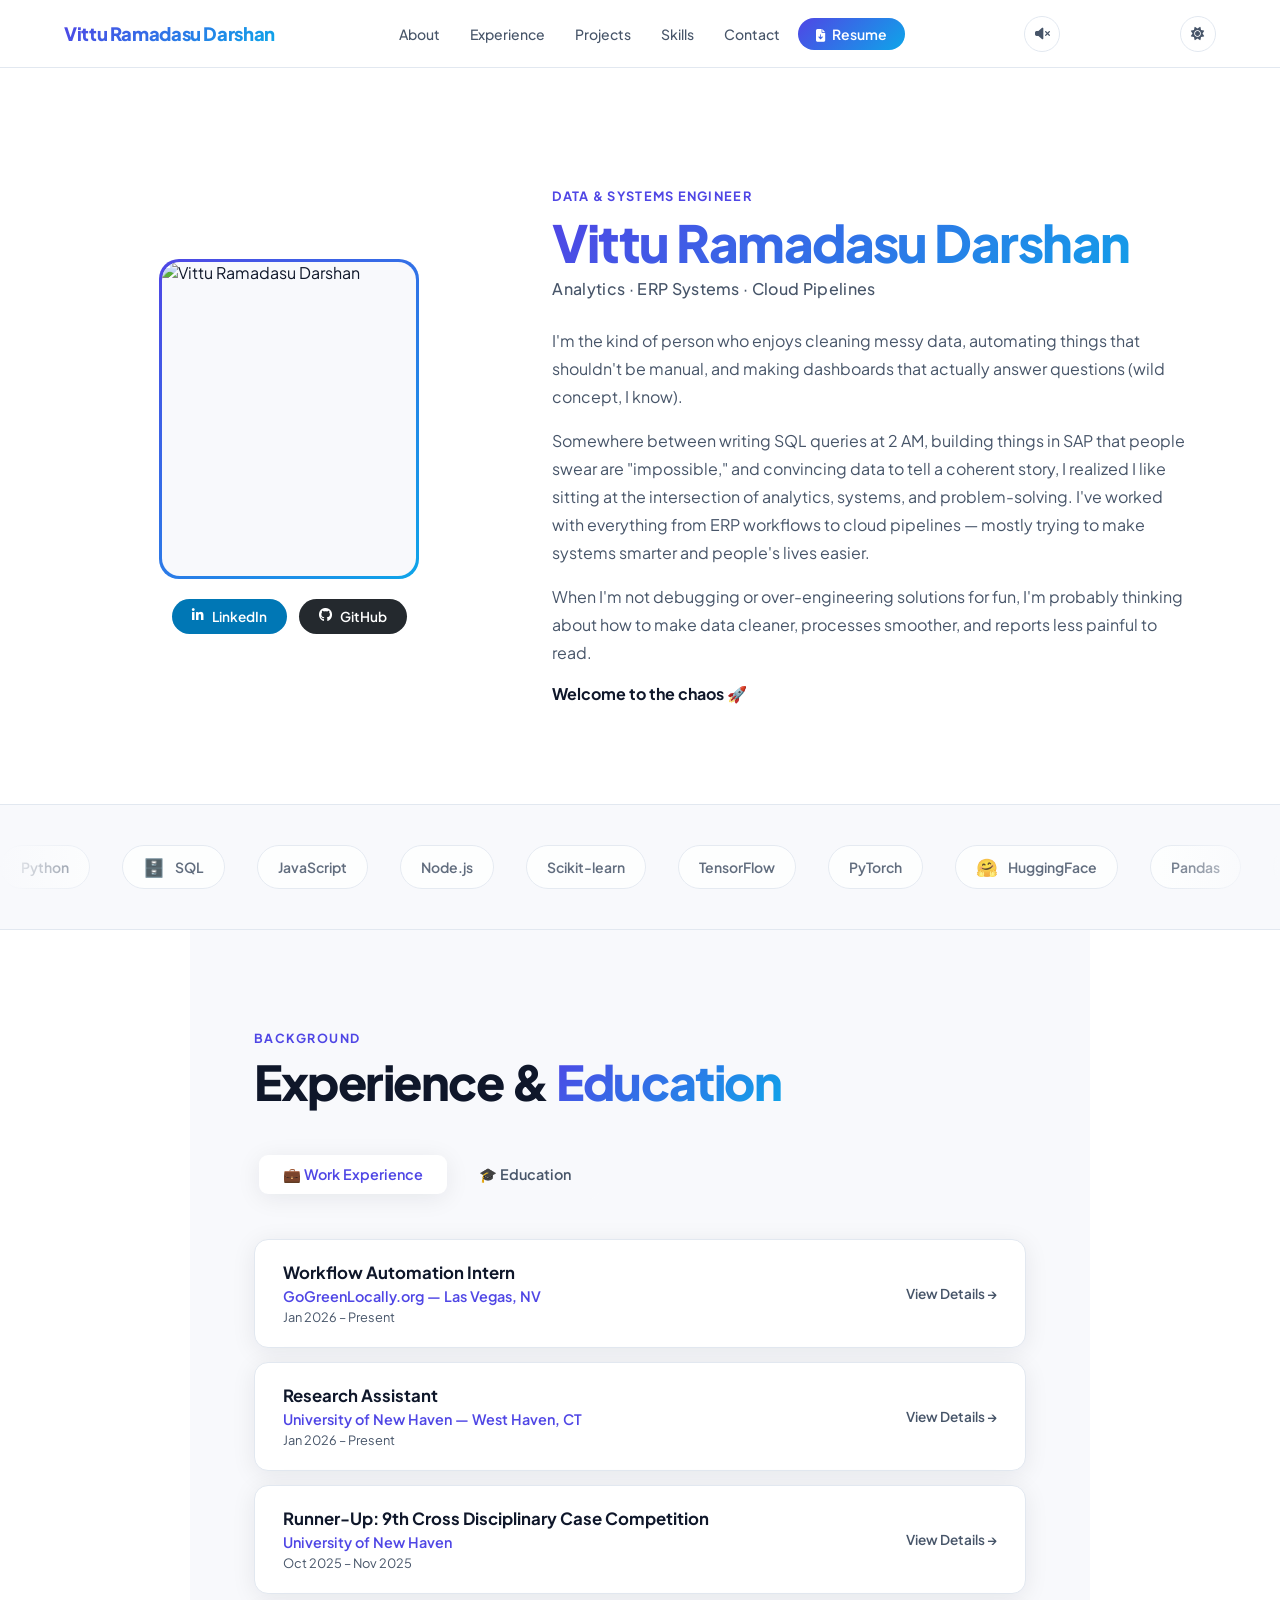
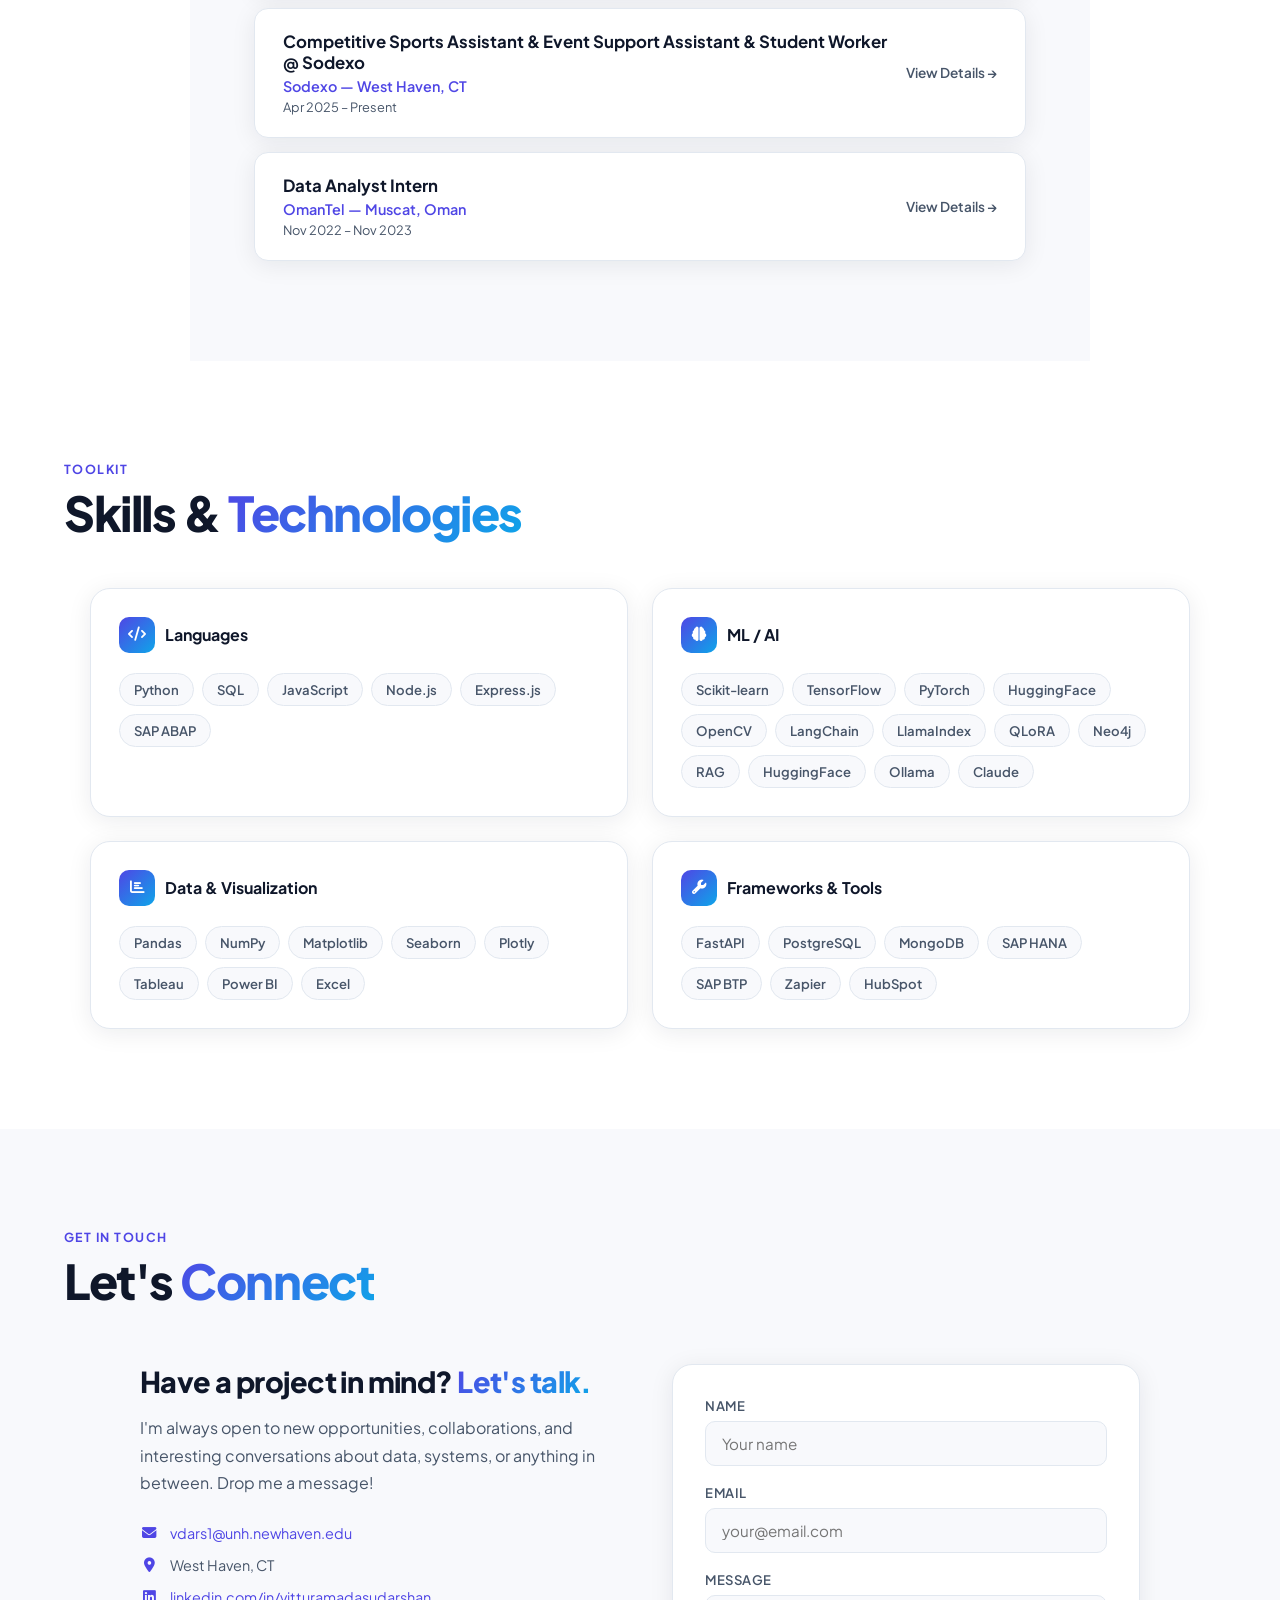
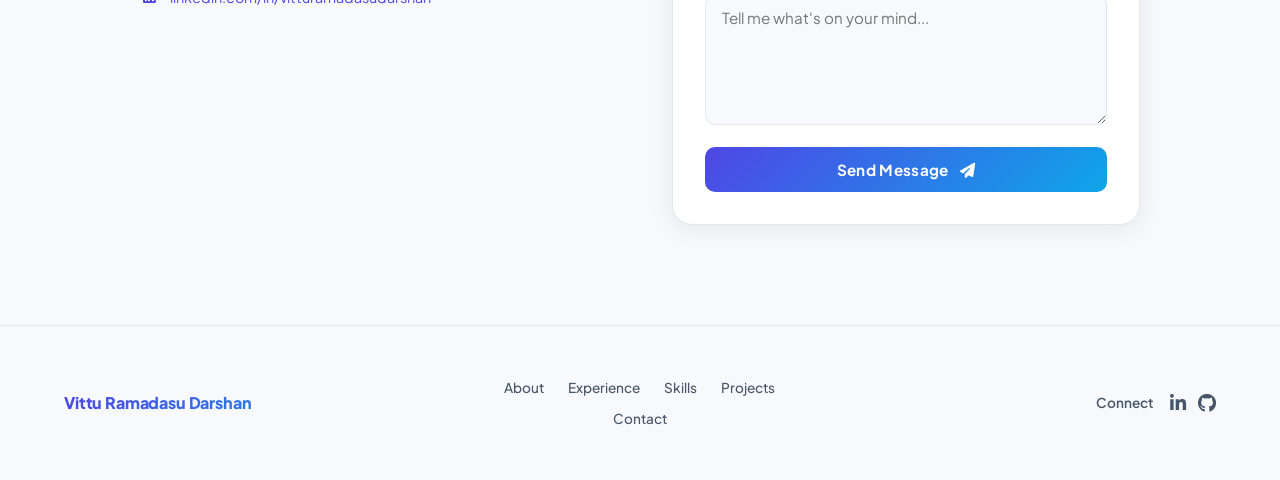
==== commit 93c1ac34: "Update index.html" ====
--- a/index.html
+++ b/index.html
@@ -144,6 +144,30 @@
       color: var(--accent);
     }
 
+    .music-toggle {
+      position: relative;
+    }
+
+    .music-toggle.playing {
+      border-color: var(--accent);
+      color: var(--accent);
+    }
+
+    .music-toggle.playing::after {
+      content: '';
+      position: absolute;
+      inset: -3px;
+      border-radius: 50%;
+      border: 1.5px solid var(--accent);
+      opacity: 0.4;
+      animation: pulse-ring 2s ease-in-out infinite;
+    }
+
+    @keyframes pulse-ring {
+      0%, 100% { transform: scale(1); opacity: 0.4; }
+      50% { transform: scale(1.18); opacity: 0; }
+    }
+
     .hamburger {
       display: none;
       background: none;
@@ -1039,9 +1063,12 @@
       <a href="#skills">Skills</a>
       <a href="#contact">Contact</a>
       <!-- REPLACE: Update href to your resume PDF link -->
-      <a href="https://drive.google.com/file/d/1InjKmHiTsOkvUe1UVuPldtDoSCEF8P9N/view?usp=sharing" class="nav-resume"><i class="fa-solid fa-file-arrow-down"
+      <a href="#" class="nav-resume"><i class="fa-solid fa-file-arrow-down"
           style="margin-right:6px;font-size:.8rem"></i>Resume</a>
     </nav>
+    <button class="theme-toggle music-toggle" id="musicToggle" aria-label="Toggle music">
+      <i class="fa-solid fa-volume-xmark" id="musicIcon"></i>
+    </button>
     <button class="theme-toggle" id="themeToggle" aria-label="Toggle theme">
       <i class="fa-solid fa-sun" id="themeIcon"></i>
     </button>
@@ -1058,7 +1085,7 @@
     <a href="#contact">Contact</a>
     <a href="projects.html">Projects</a>
     <!-- REPLACE: Update href to your resume PDF link -->
-    <a href="https://drive.google.com/file/d/1InjKmHiTsOkvUe1UVuPldtDoSCEF8P9N/view?usp=sharing">Resume</a>
+    <a href="#">Resume</a>
   </div>
 
   <main>
@@ -1069,7 +1096,7 @@
         <div class="photo-col fade-up">
           <div class="photo-frame">
             <!-- REPLACE: Add your actual portrait image -->
-            <img src="images\about.png" alt="Vittu Ramadasu Darshan">
+            <img src="images\about\about.png" alt="Vittu Ramadasu Darshan">
           </div>
           <div class="social-btns">
             <!-- REPLACE: Update LinkedIn URL to your actual profile -->
@@ -1328,6 +1355,11 @@
     </div>
   </footer>
 
+  <audio id="bgMusic" loop>
+    <source src="audio/background.mp3" type="audio/mpeg">
+    <source src="audio/background.ogg" type="audio/ogg">
+  </audio>
+
   <script>
     // ── THEME ──
     const html = document.documentElement;
@@ -1357,6 +1389,50 @@
     });
     mobileNav.querySelectorAll('a').forEach(a => {
       a.addEventListener('click', () => mobileNav.classList.remove('open'));
+    });
+
+    // ── MUSIC ──
+    const bgMusic = document.getElementById('bgMusic');
+    const musicToggle = document.getElementById('musicToggle');
+    const musicIcon = document.getElementById('musicIcon');
+
+    bgMusic.volume = 0.3;
+
+    const savedTime = sessionStorage.getItem('musicTime');
+    const musicPlaying = localStorage.getItem('musicPlaying') === 'true';
+
+    if (savedTime) bgMusic.currentTime = parseFloat(savedTime);
+
+    function setMusicIcon(playing) {
+      musicIcon.className = playing ? 'fa-solid fa-volume-high' : 'fa-solid fa-volume-xmark';
+      musicToggle.classList.toggle('playing', playing);
+    }
+
+    if (musicPlaying) {
+      bgMusic.play().then(() => setMusicIcon(true)).catch(() => {
+        const resume = () => {
+          bgMusic.play().then(() => setMusicIcon(true));
+          document.removeEventListener('click', resume);
+        };
+        document.addEventListener('click', resume);
+      });
+    }
+
+    musicToggle.addEventListener('click', () => {
+      if (bgMusic.paused) {
+        bgMusic.play().then(() => {
+          localStorage.setItem('musicPlaying', 'true');
+          setMusicIcon(true);
+        });
+      } else {
+        bgMusic.pause();
+        localStorage.setItem('musicPlaying', 'false');
+        setMusicIcon(false);
+      }
+    });
+
+    window.addEventListener('beforeunload', () => {
+      sessionStorage.setItem('musicTime', bgMusic.currentTime);
     });
 
     // ── SKILLS TAPE ──
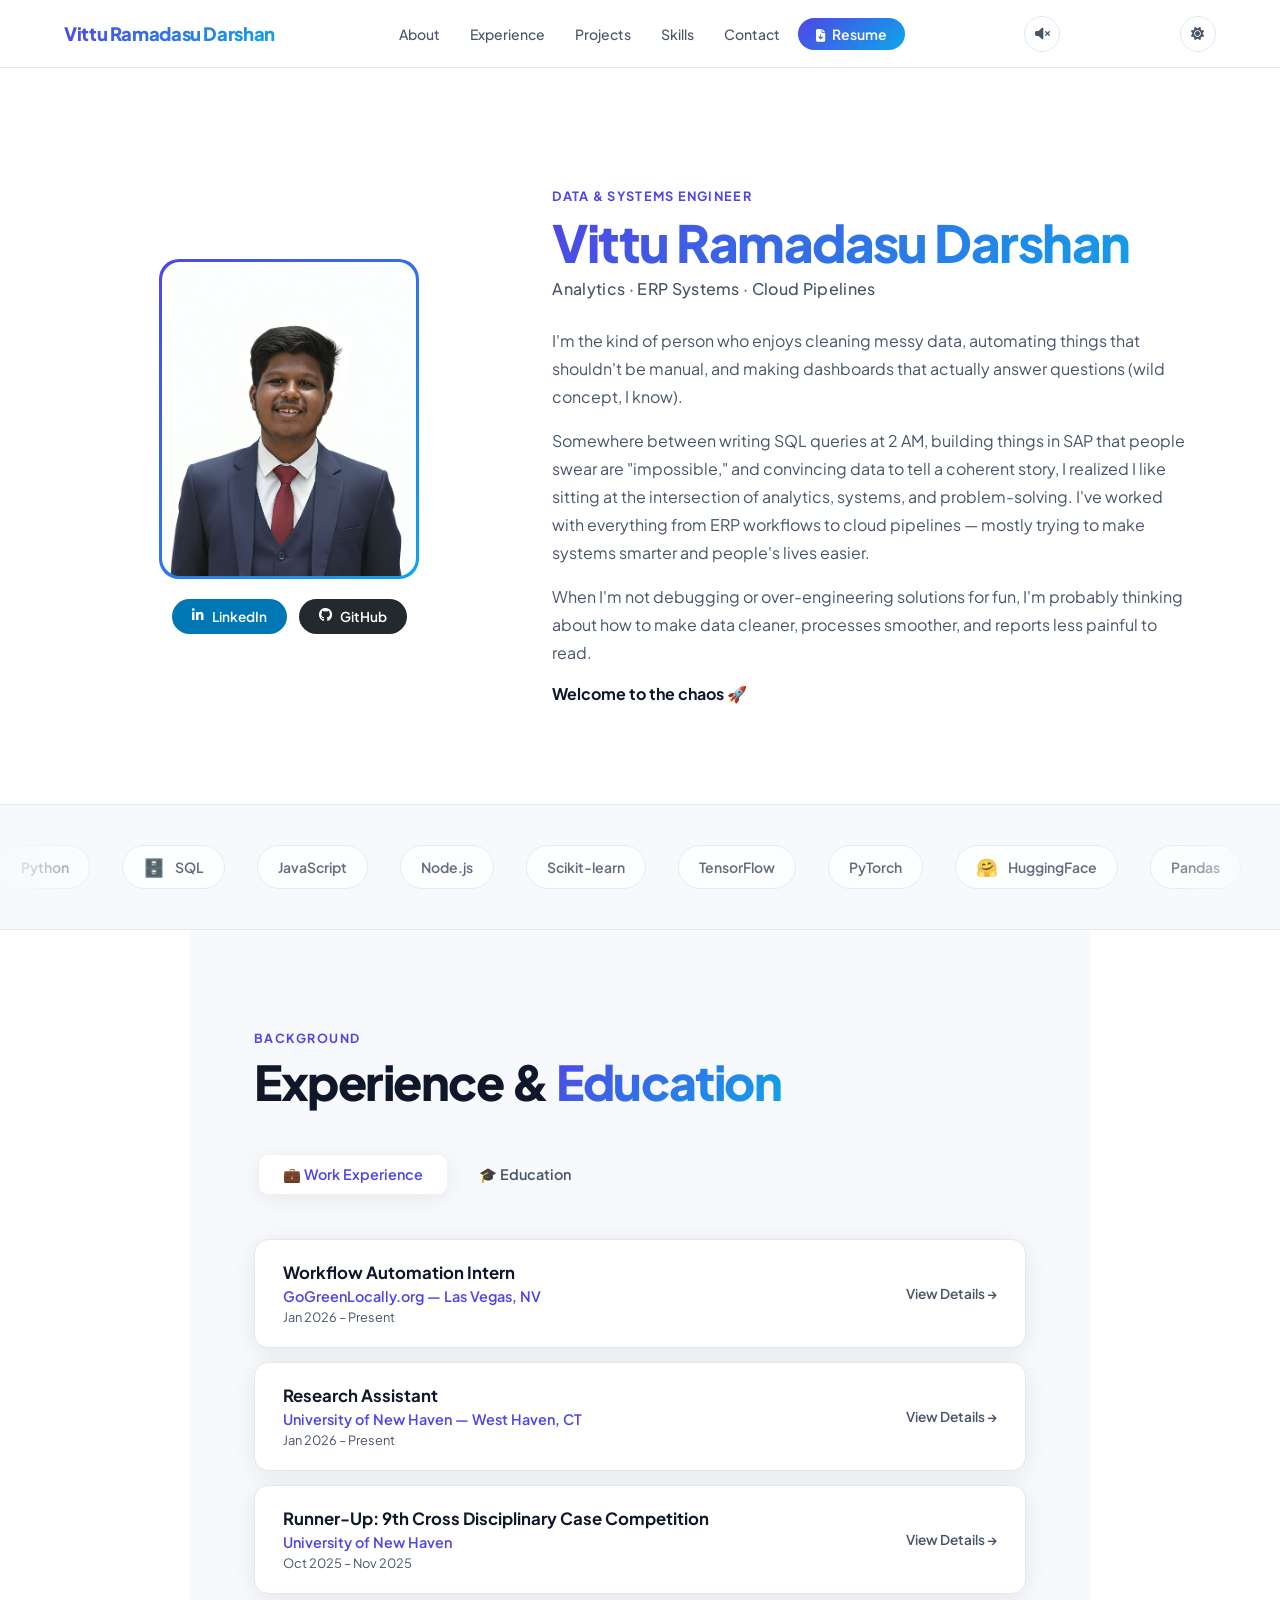
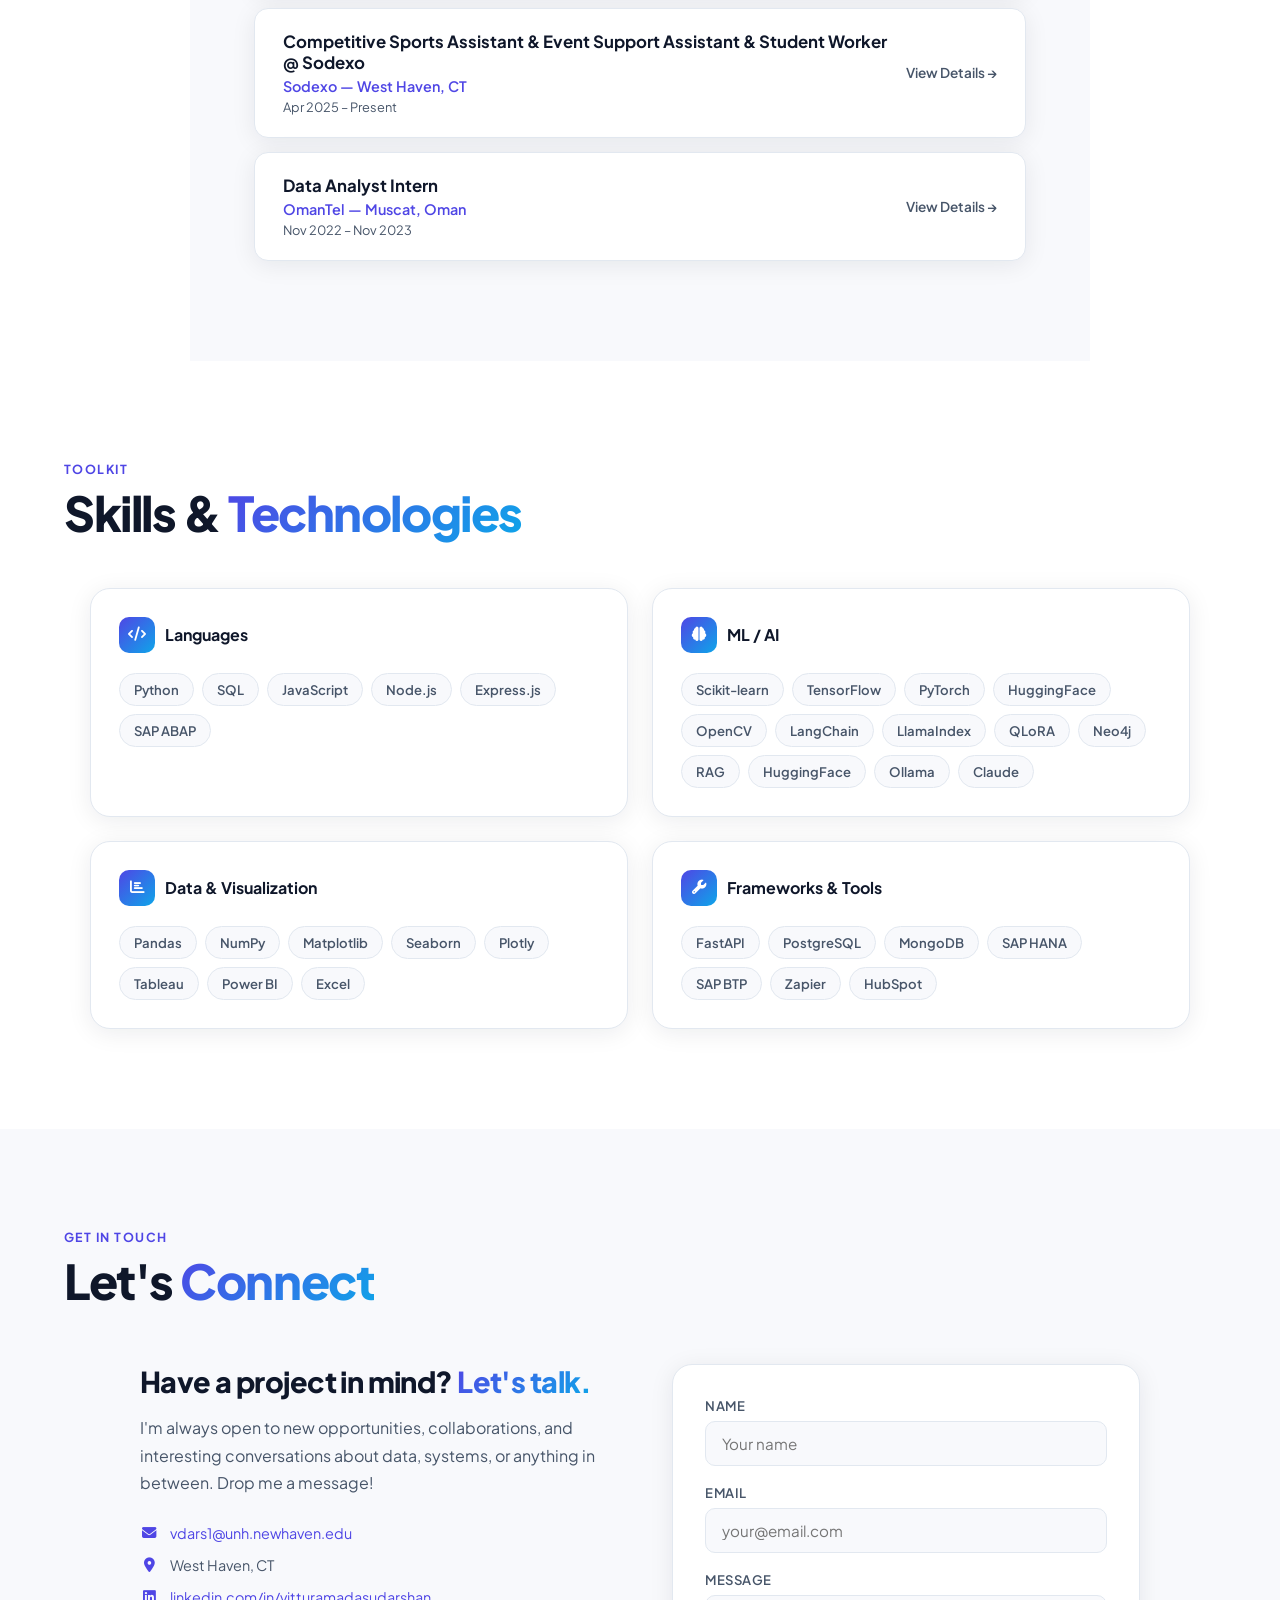
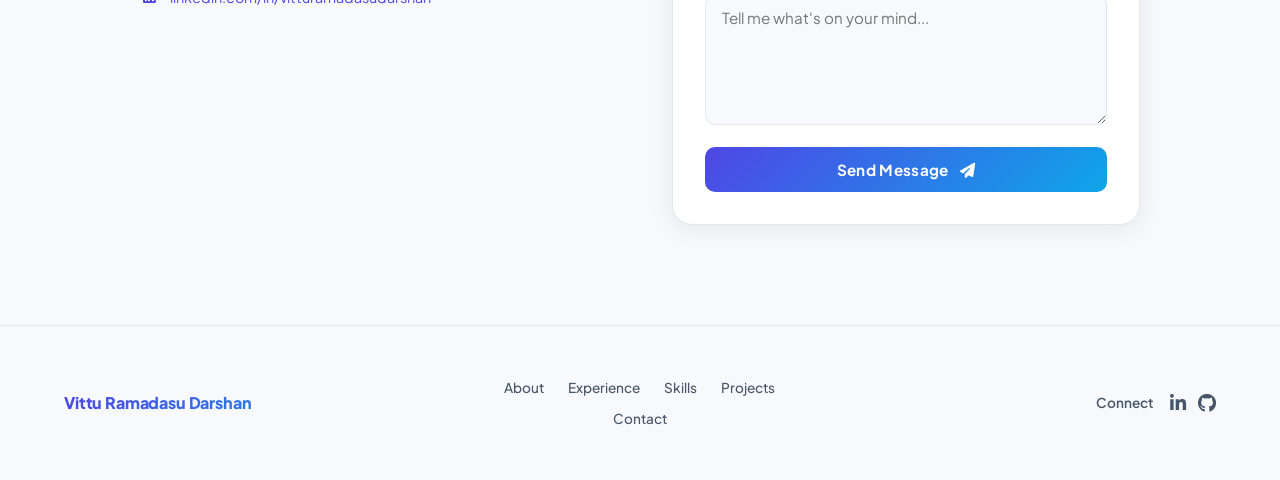
==== commit 2864cb40: "Update index.html" ====
--- a/index.html
+++ b/index.html
@@ -1096,7 +1096,7 @@
         <div class="photo-col fade-up">
           <div class="photo-frame">
             <!-- REPLACE: Add your actual portrait image -->
-            <img src="images\about\about.png" alt="Vittu Ramadasu Darshan">
+            <img src="images\about.png" alt="Vittu Ramadasu Darshan">
           </div>
           <div class="social-btns">
             <!-- REPLACE: Update LinkedIn URL to your actual profile -->
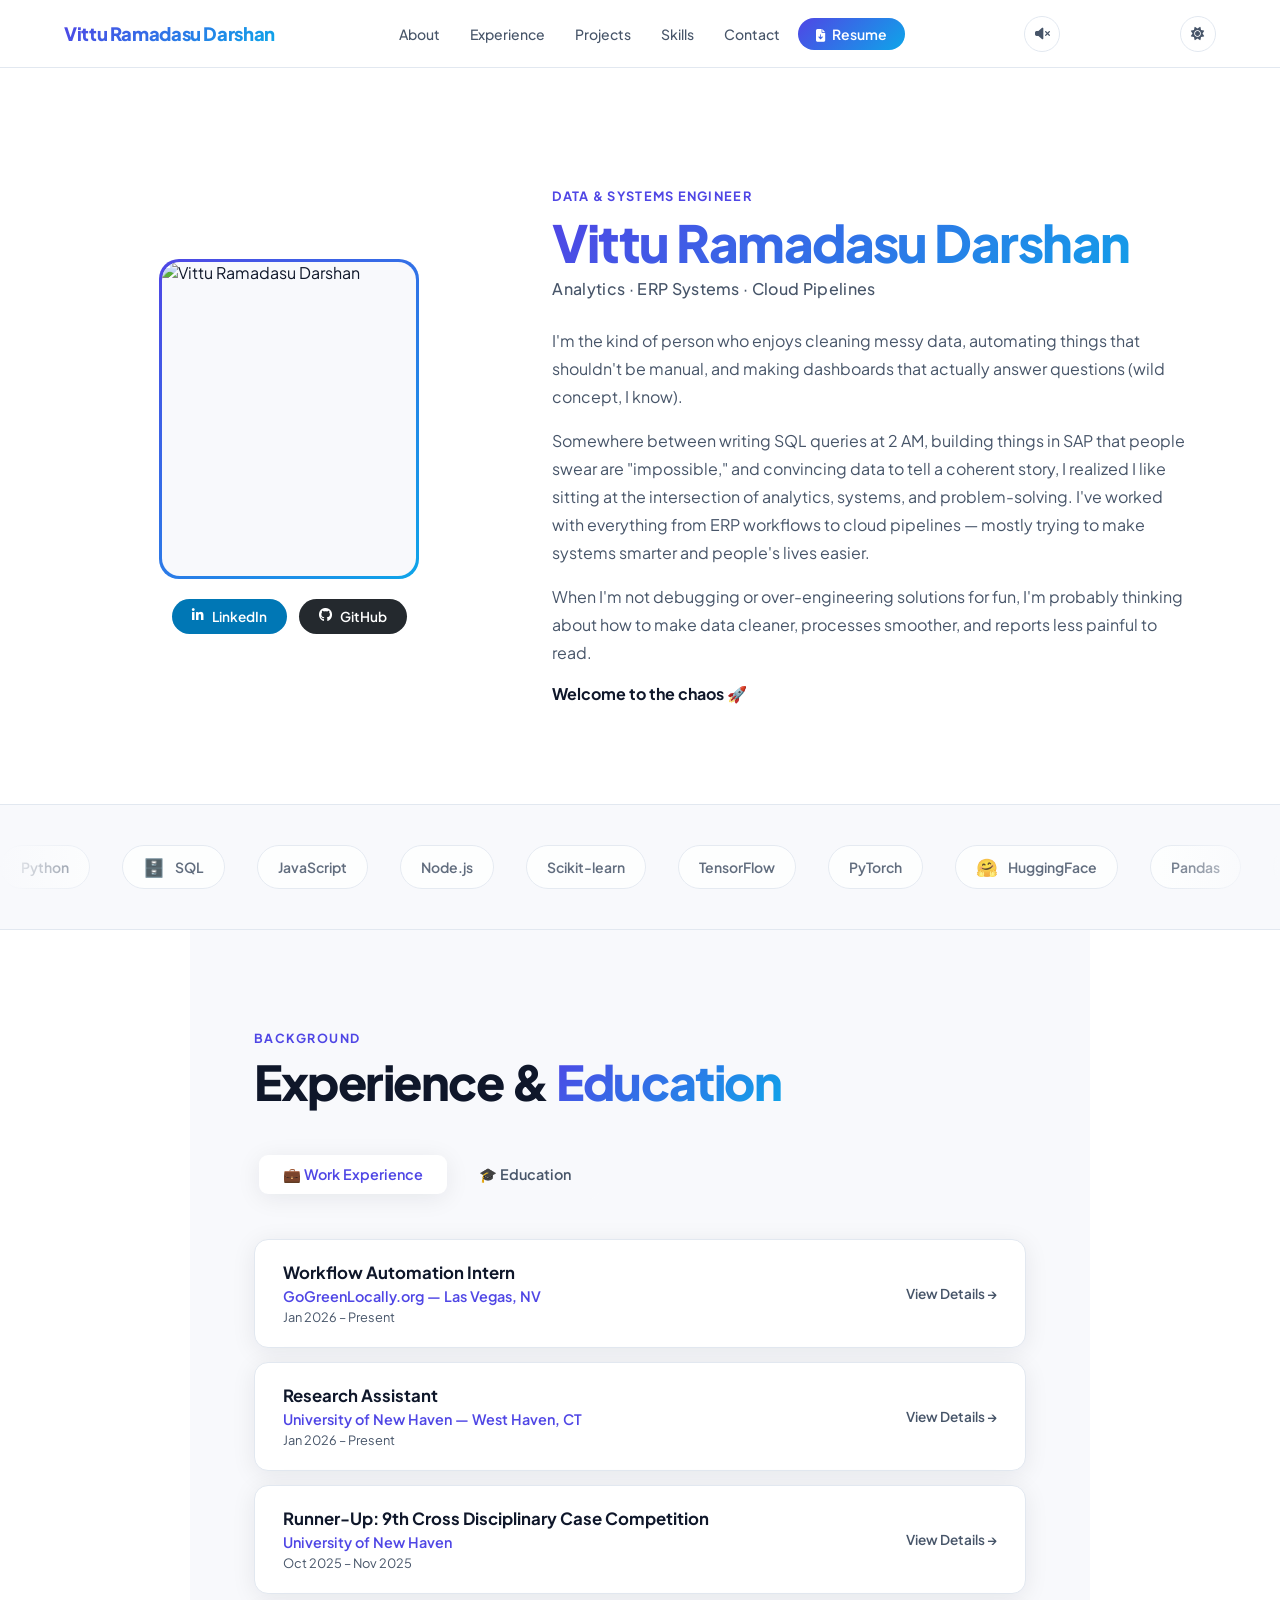
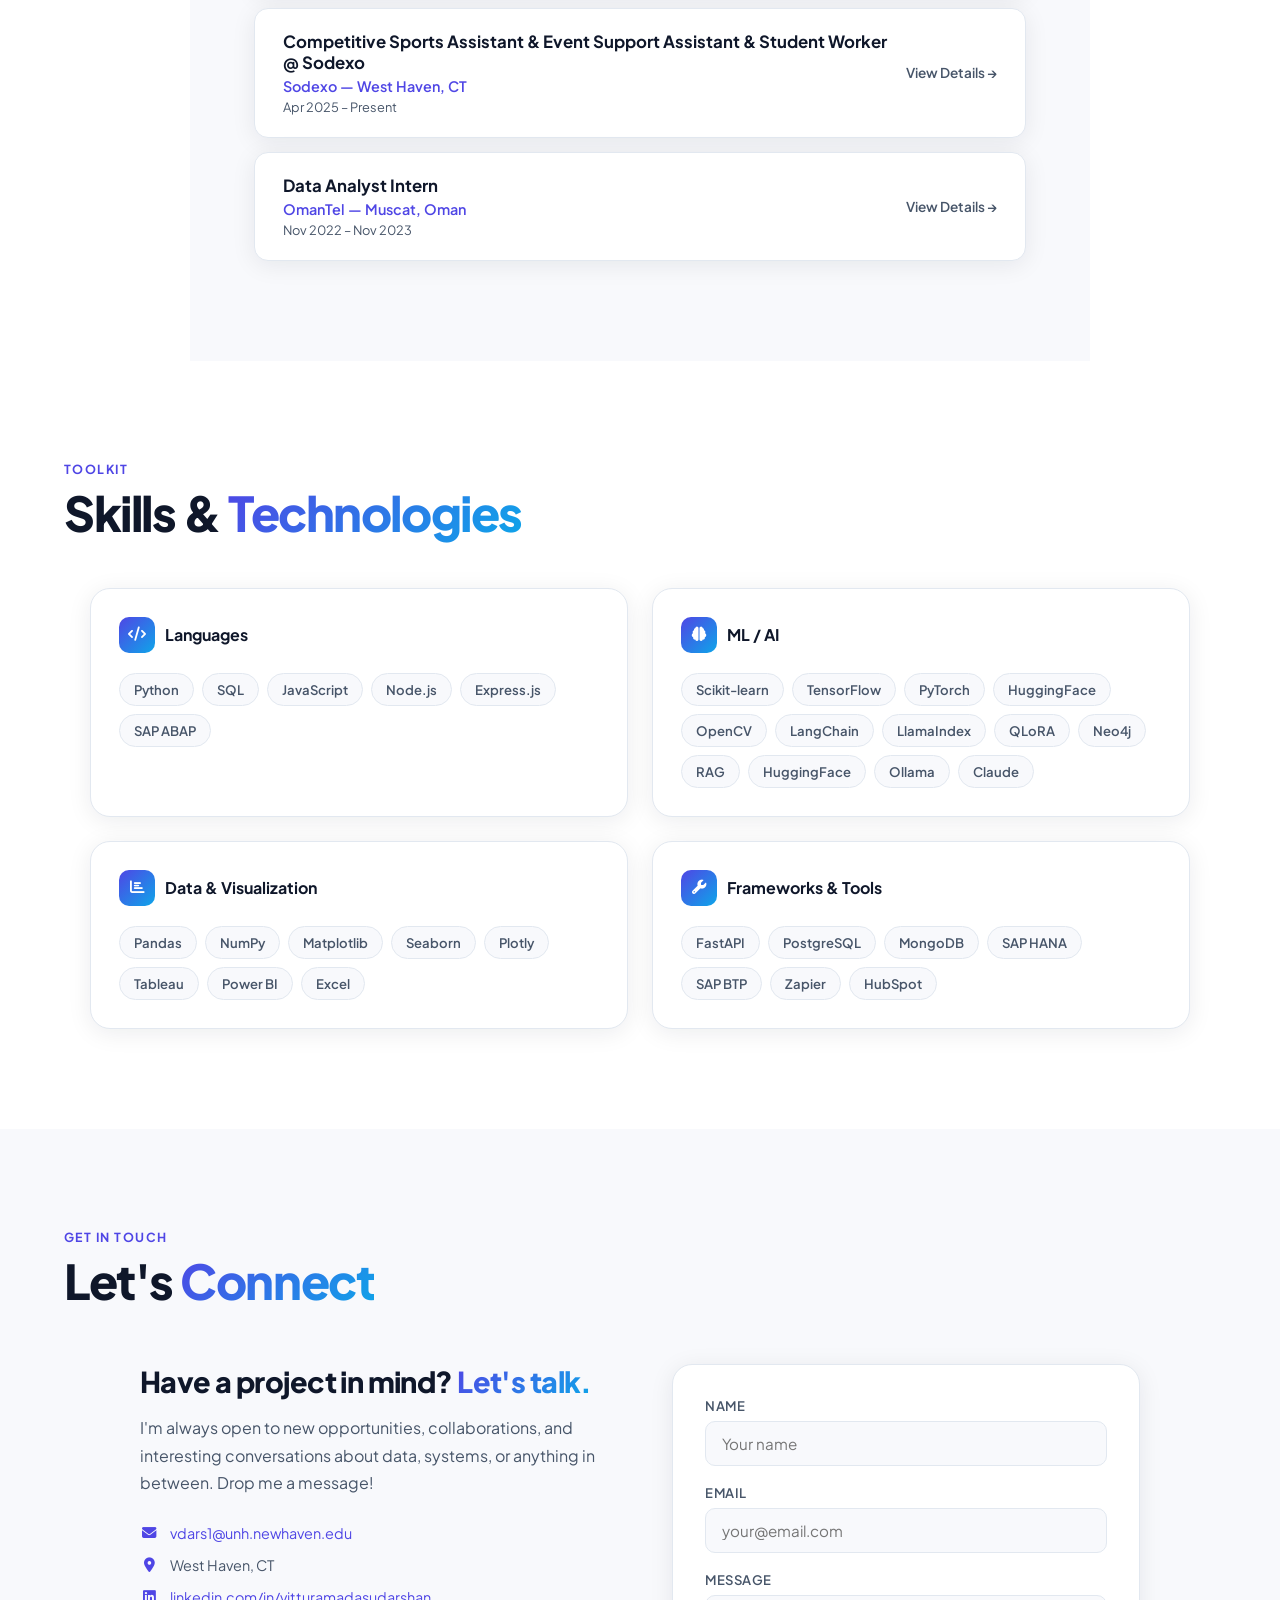
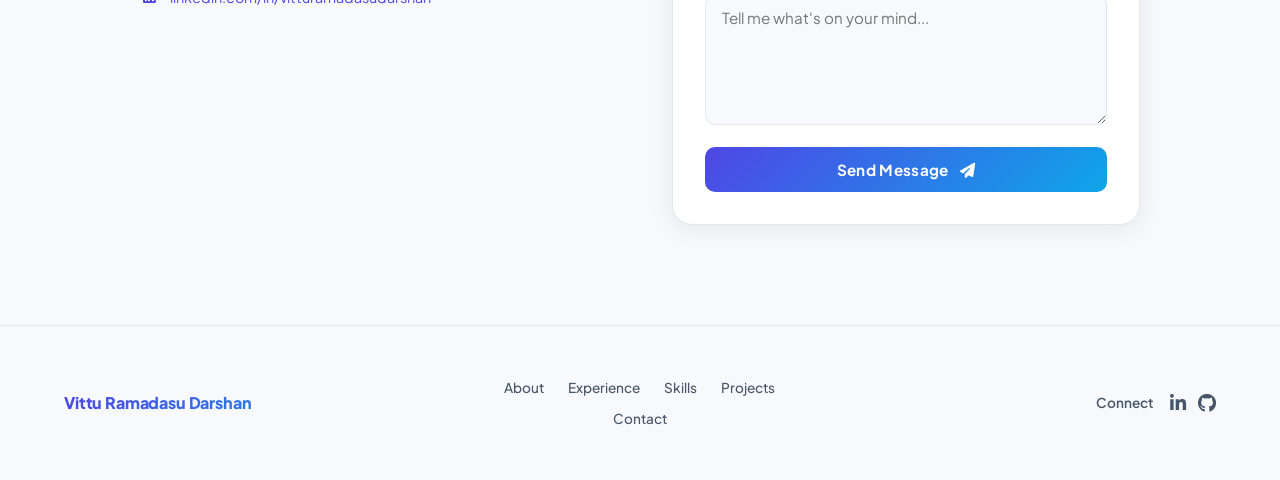
==== commit e40d2300: "Update index.html" ====
--- a/index.html
+++ b/index.html
@@ -1096,7 +1096,7 @@
         <div class="photo-col fade-up">
           <div class="photo-frame">
             <!-- REPLACE: Add your actual portrait image -->
-            <img src="images\about.png" alt="Vittu Ramadasu Darshan">
+            <img src="images\projects\about.png" alt="Vittu Ramadasu Darshan">
           </div>
           <div class="social-btns">
             <!-- REPLACE: Update LinkedIn URL to your actual profile -->
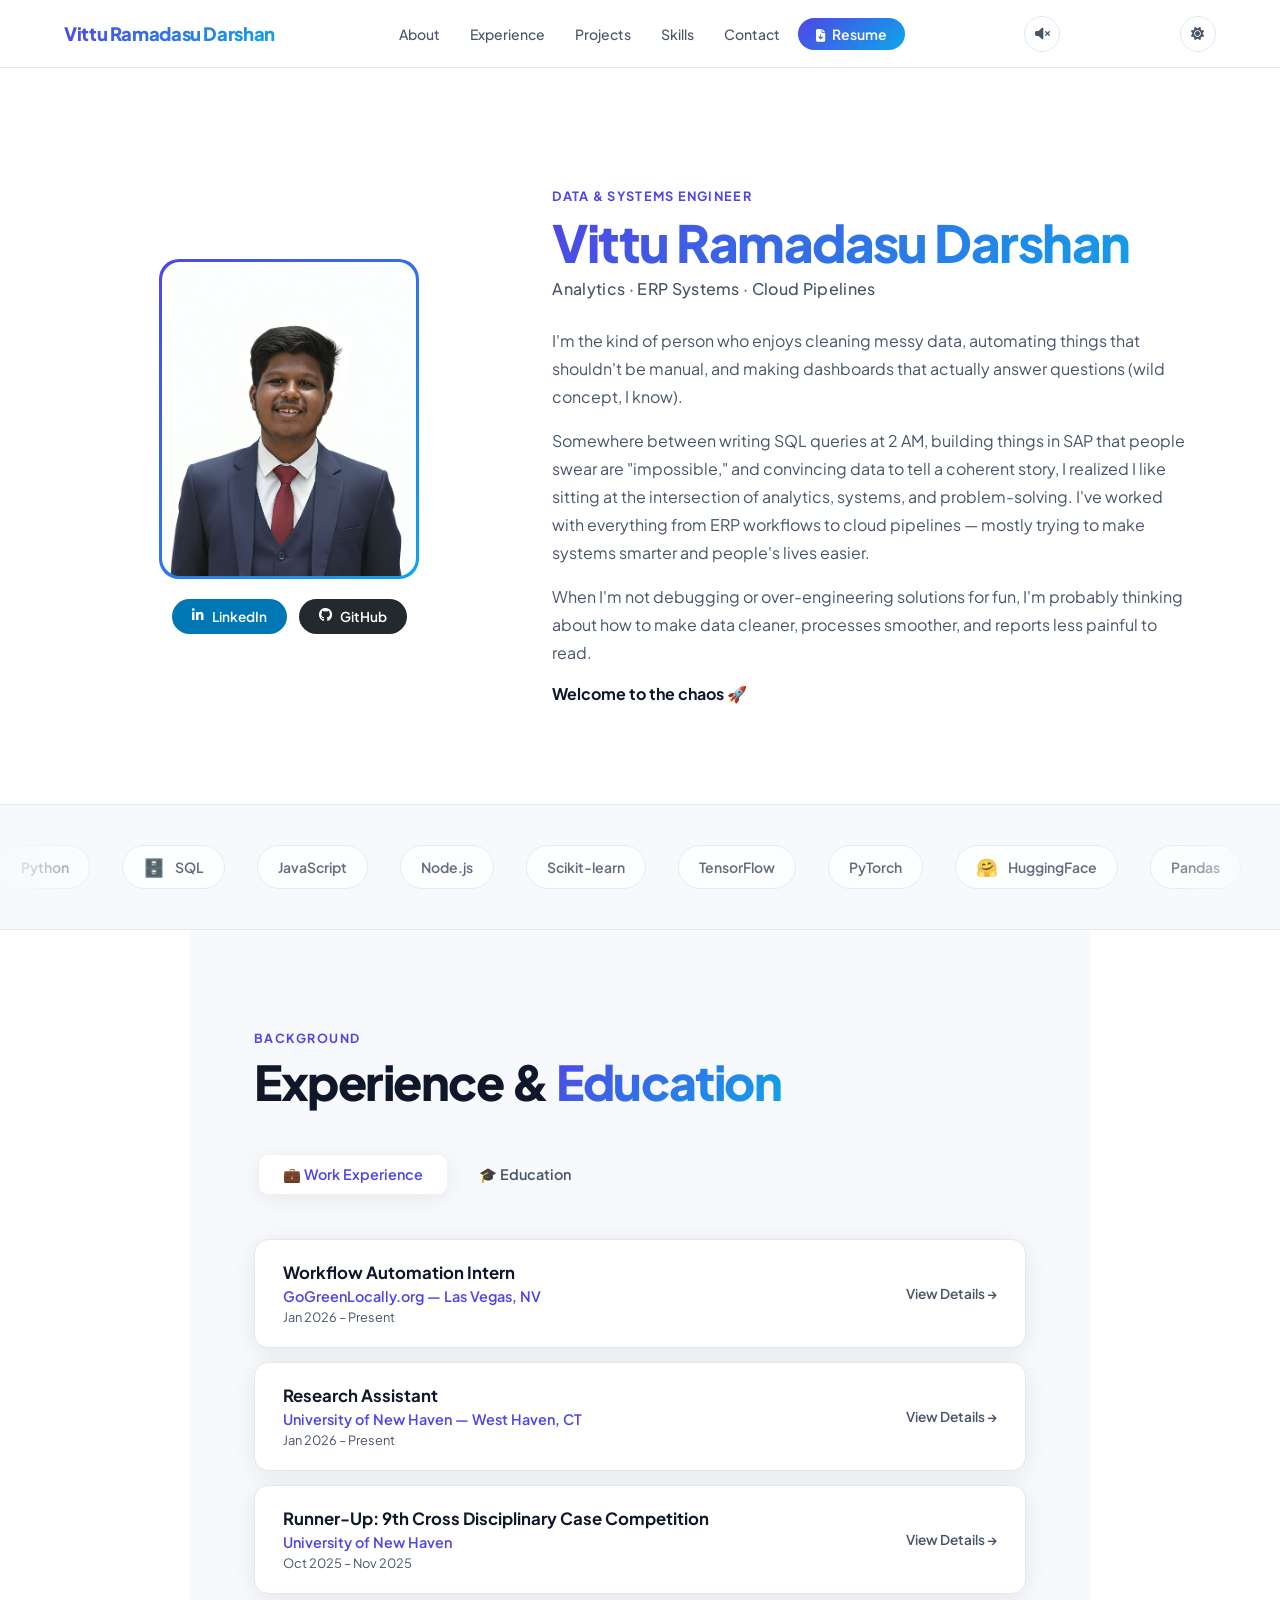
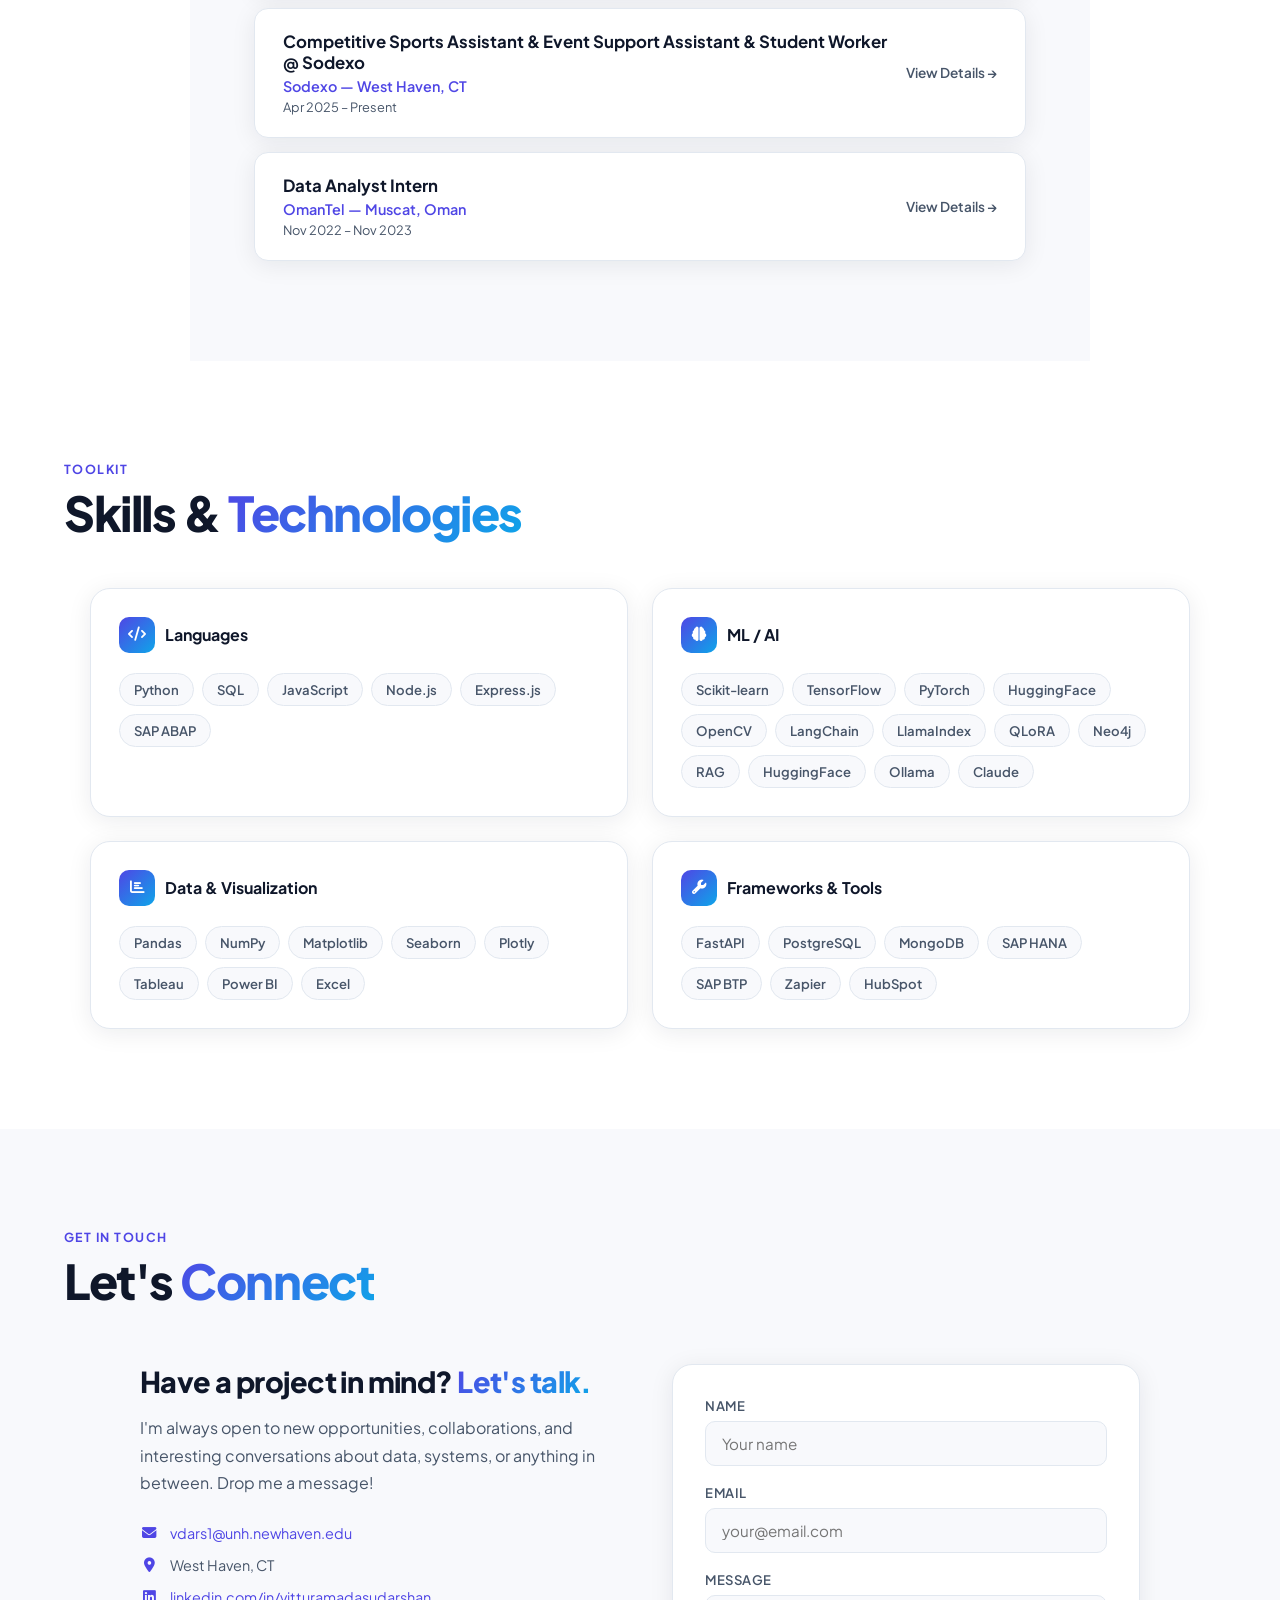
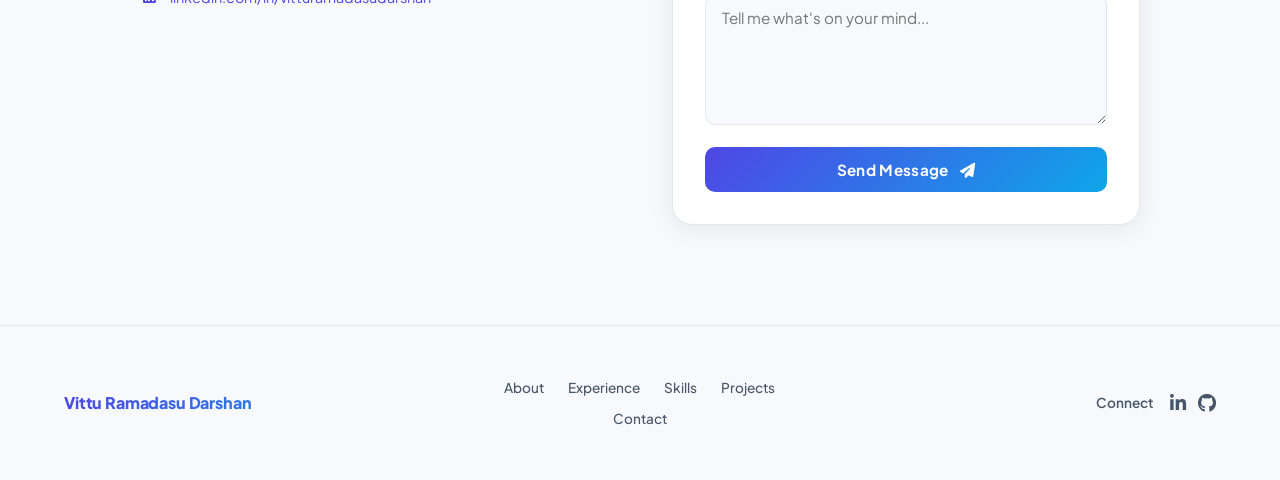
==== commit da62ebc2: "Update index.html" ====
--- a/index.html
+++ b/index.html
@@ -1063,7 +1063,7 @@
       <a href="#skills">Skills</a>
       <a href="#contact">Contact</a>
       <!-- REPLACE: Update href to your resume PDF link -->
-      <a href="#" class="nav-resume"><i class="fa-solid fa-file-arrow-down"
+      <a href="https://drive.google.com/file/d/1InjKmHiTsOkvUe1UVuPldtDoSCEF8P9N/view?usp=sharing" class="nav-resume"><i class="fa-solid fa-file-arrow-down"
           style="margin-right:6px;font-size:.8rem"></i>Resume</a>
     </nav>
     <button class="theme-toggle music-toggle" id="musicToggle" aria-label="Toggle music">
@@ -1085,7 +1085,7 @@
     <a href="#contact">Contact</a>
     <a href="projects.html">Projects</a>
     <!-- REPLACE: Update href to your resume PDF link -->
-    <a href="#">Resume</a>
+    <a href="https://drive.google.com/file/d/1InjKmHiTsOkvUe1UVuPldtDoSCEF8P9N/view?usp=sharing">Resume</a>
   </div>
 
   <main>
@@ -1096,7 +1096,7 @@
         <div class="photo-col fade-up">
           <div class="photo-frame">
             <!-- REPLACE: Add your actual portrait image -->
-            <img src="images\projects\about.png" alt="Vittu Ramadasu Darshan">
+            <img src="images\about.png" alt="Vittu Ramadasu Darshan">
           </div>
           <div class="social-btns">
             <!-- REPLACE: Update LinkedIn URL to your actual profile -->
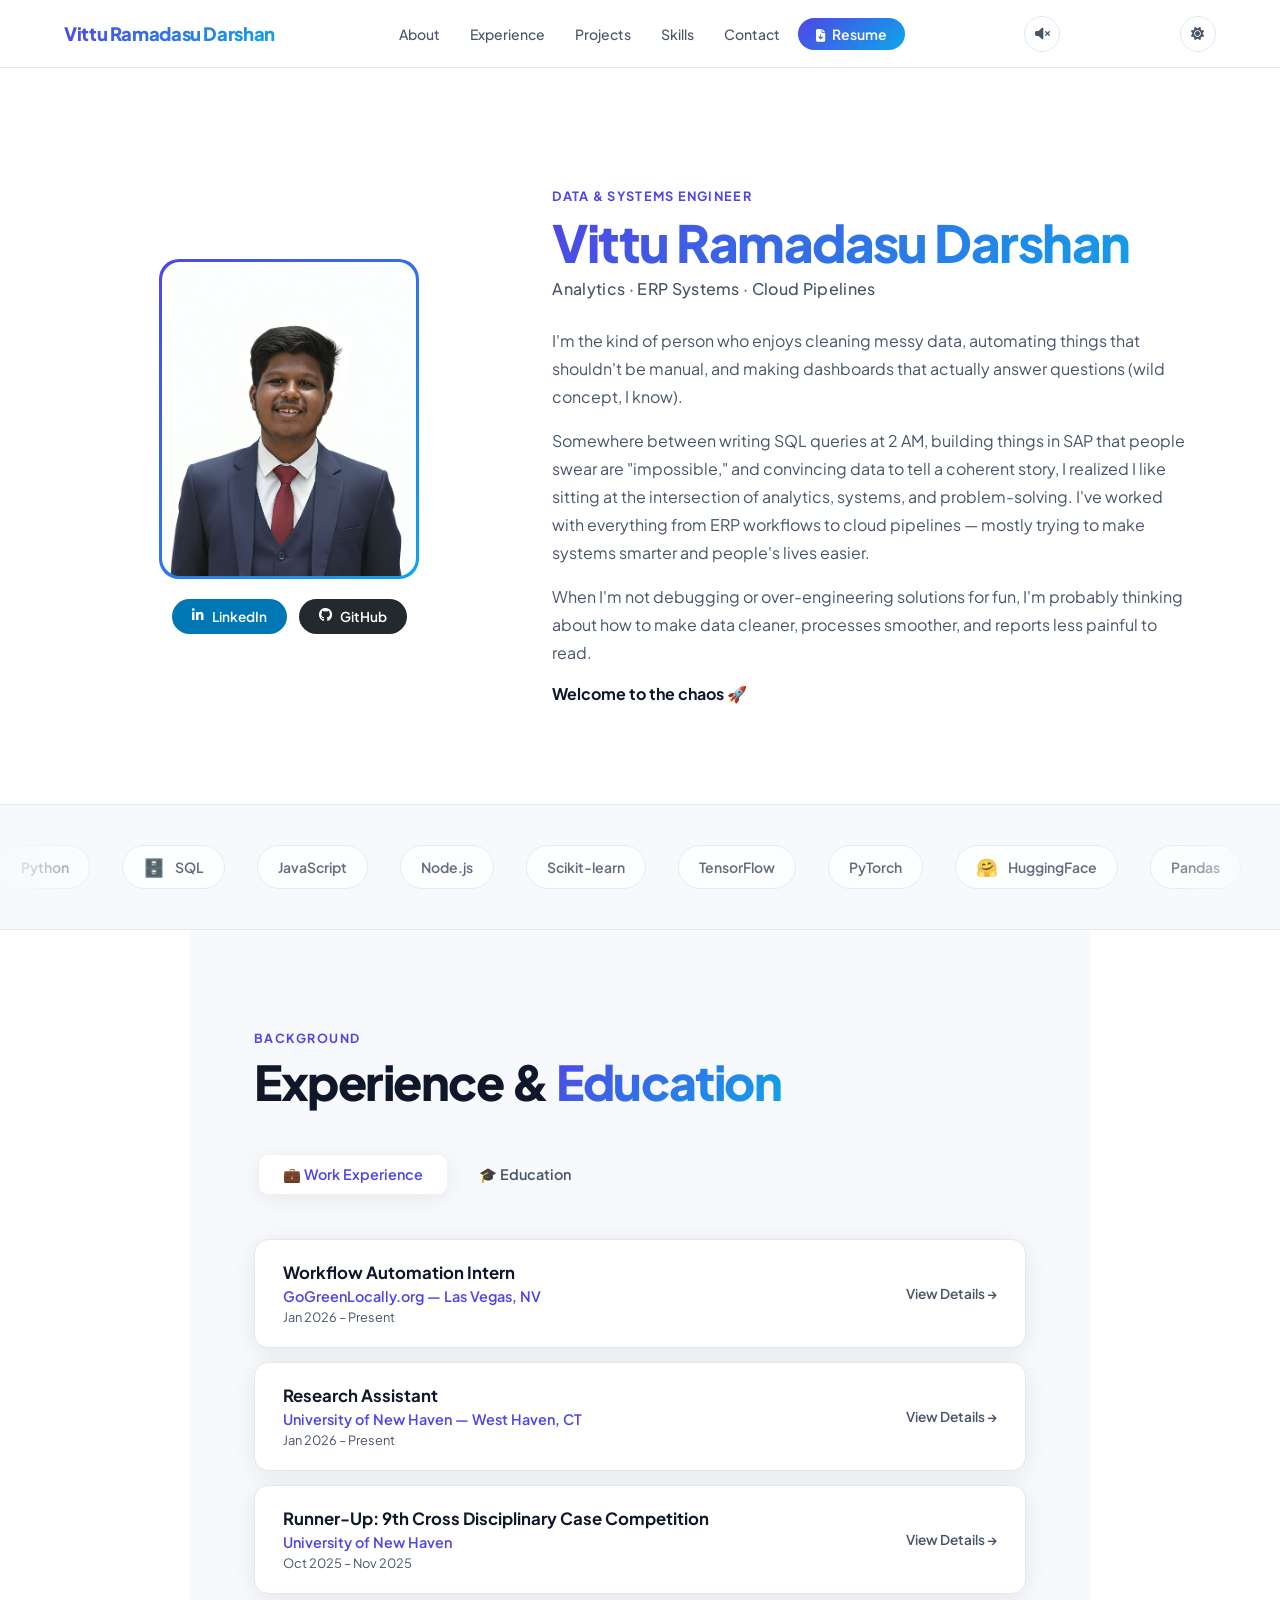
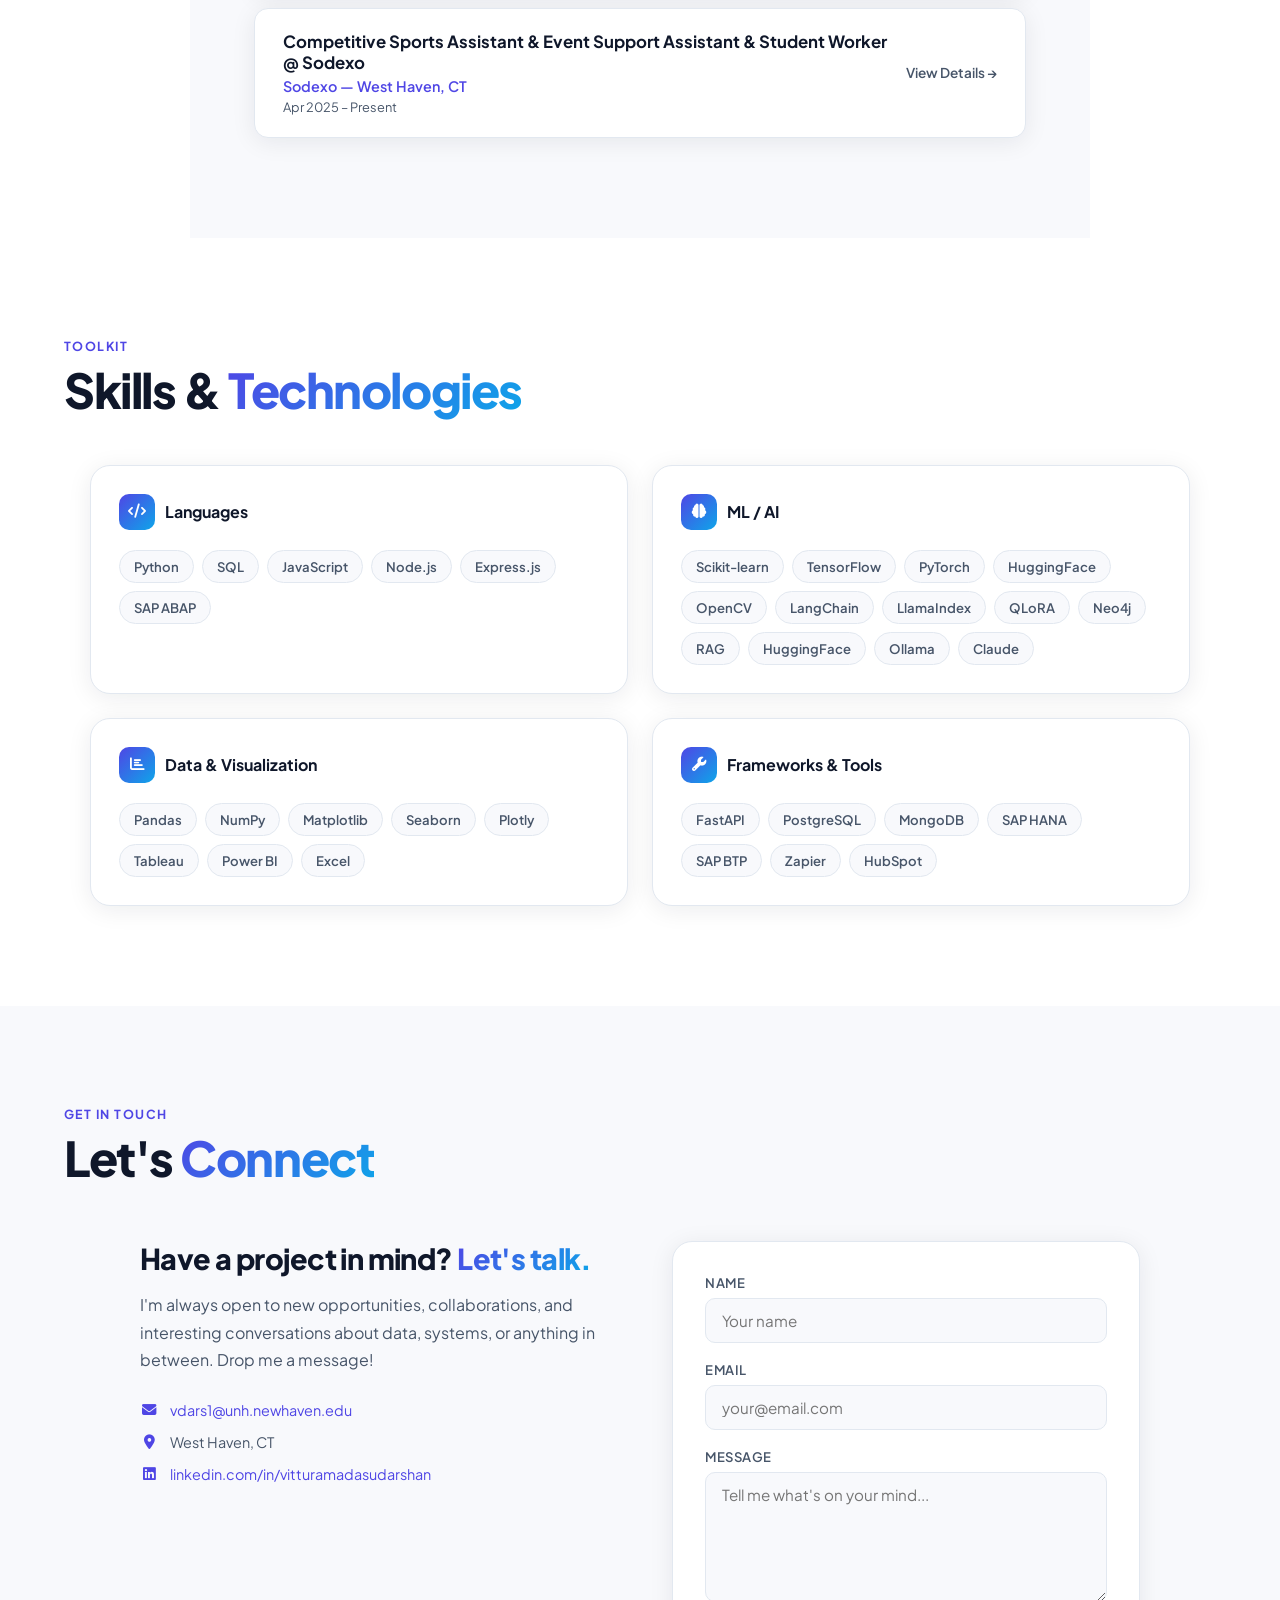
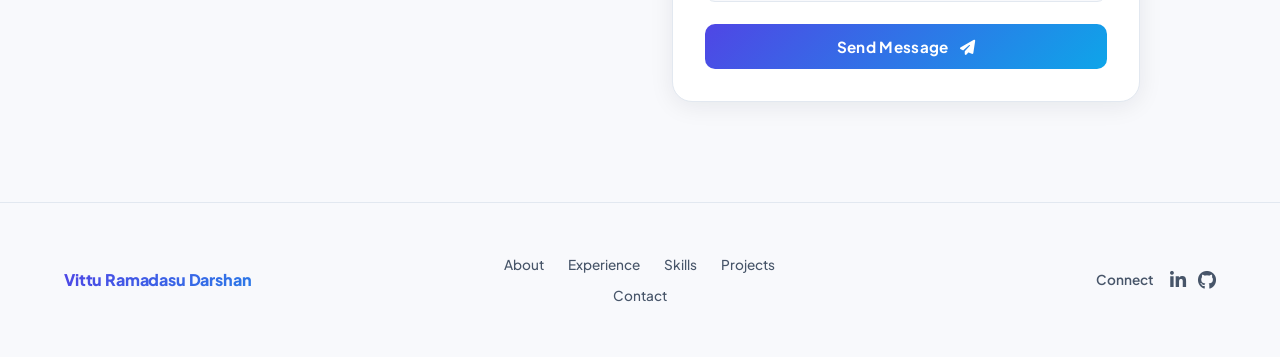
==== commit 7fc0eb79: "Update index.html" ====
--- a/index.html
+++ b/index.html
@@ -1177,14 +1177,6 @@
             </div>
             <div class="exp-arrow">View Details →</div>
           </div>
-          <div class="exp-card fade-up" onclick="openModal('work6')">
-            <div class="exp-card-left">
-              <div class="exp-role">Data Analyst Intern</div>
-              <div class="exp-org">OmanTel — Muscat, Oman</div>
-              <div class="exp-date">Nov 2022 – Nov 2023</div>
-            </div>
-            <div class="exp-arrow">View Details →</div>
-          </div>
         </div>
 
         <!-- EDUCATION -->
@@ -1194,7 +1186,7 @@
               <div class="exp-role">MS in Data Science</div>
               <div class="exp-org">University of New Haven — West Haven, CT</div>
               <!-- REPLACE: Add your actual GPA -->
-              <div class="exp-date">2024 – Present · GPA: [placeholder]</div>
+              <div class="exp-date">2024 – Present · GPA: 3.58/4.0</div>
             </div>
             <div class="exp-arrow">View Details →</div>
           </div>
@@ -1203,7 +1195,7 @@
               <div class="exp-role">B.Tech in AI & Data Science</div>
               <div class="exp-org">Visvesvaraya Technological University — Karnataka, India</div>
               <!-- REPLACE: Add your actual GPA -->
-              <div class="exp-date">2020 – 2024 · GPA: [placeholder]</div>
+              <div class="exp-date">2020 – 2024 · GPA: 2.9/4.0</div>
             </div>
             <div class="exp-arrow">View Details →</div>
           </div>
@@ -1528,13 +1520,6 @@
           'Supported general administrative and project activities within technology-enabled environments, troubleshooting internal systems and maintaining accurate records and files in a paperless environment demonstrating personal accountability by working independently to ensure data integrity and documentation for workforce planning.',
         ]
       },
-      work6: {
-        logo: '📡', role: 'Data Analyst Intern', org: 'OmanTel', date: 'Nov 2022 – Nov 2023 · Muscat, Oman',
-        bullets: [
-          // REPLACE: Add real bullet points for this role
-          'Designed 8+ interactive Power BI dashboards and automated SQL-based ETL pipelines supporting enterprise internal systems, enabling systems integration and data flow across the analytics value chain translating business requirements into KPI - driven insights supporting market analysis and data - informed decision - making for finance and marketing stakeholders by conducting impact analysis on reporting workflows.Improved forecasting accuracy by 22%, reduced manual processing time from 4 hours to under 1 hour, strengthened internal controls, and accelerated quarterly financial reporting turnaround by 30%.',
-        ]
-      },
       edu0: {
         logo: '🎓', role: 'Master of Science in Data Science', org: 'University of New Haven', date: 'Aug 2024 – Present · West Haven, CT',
         bullets: [
